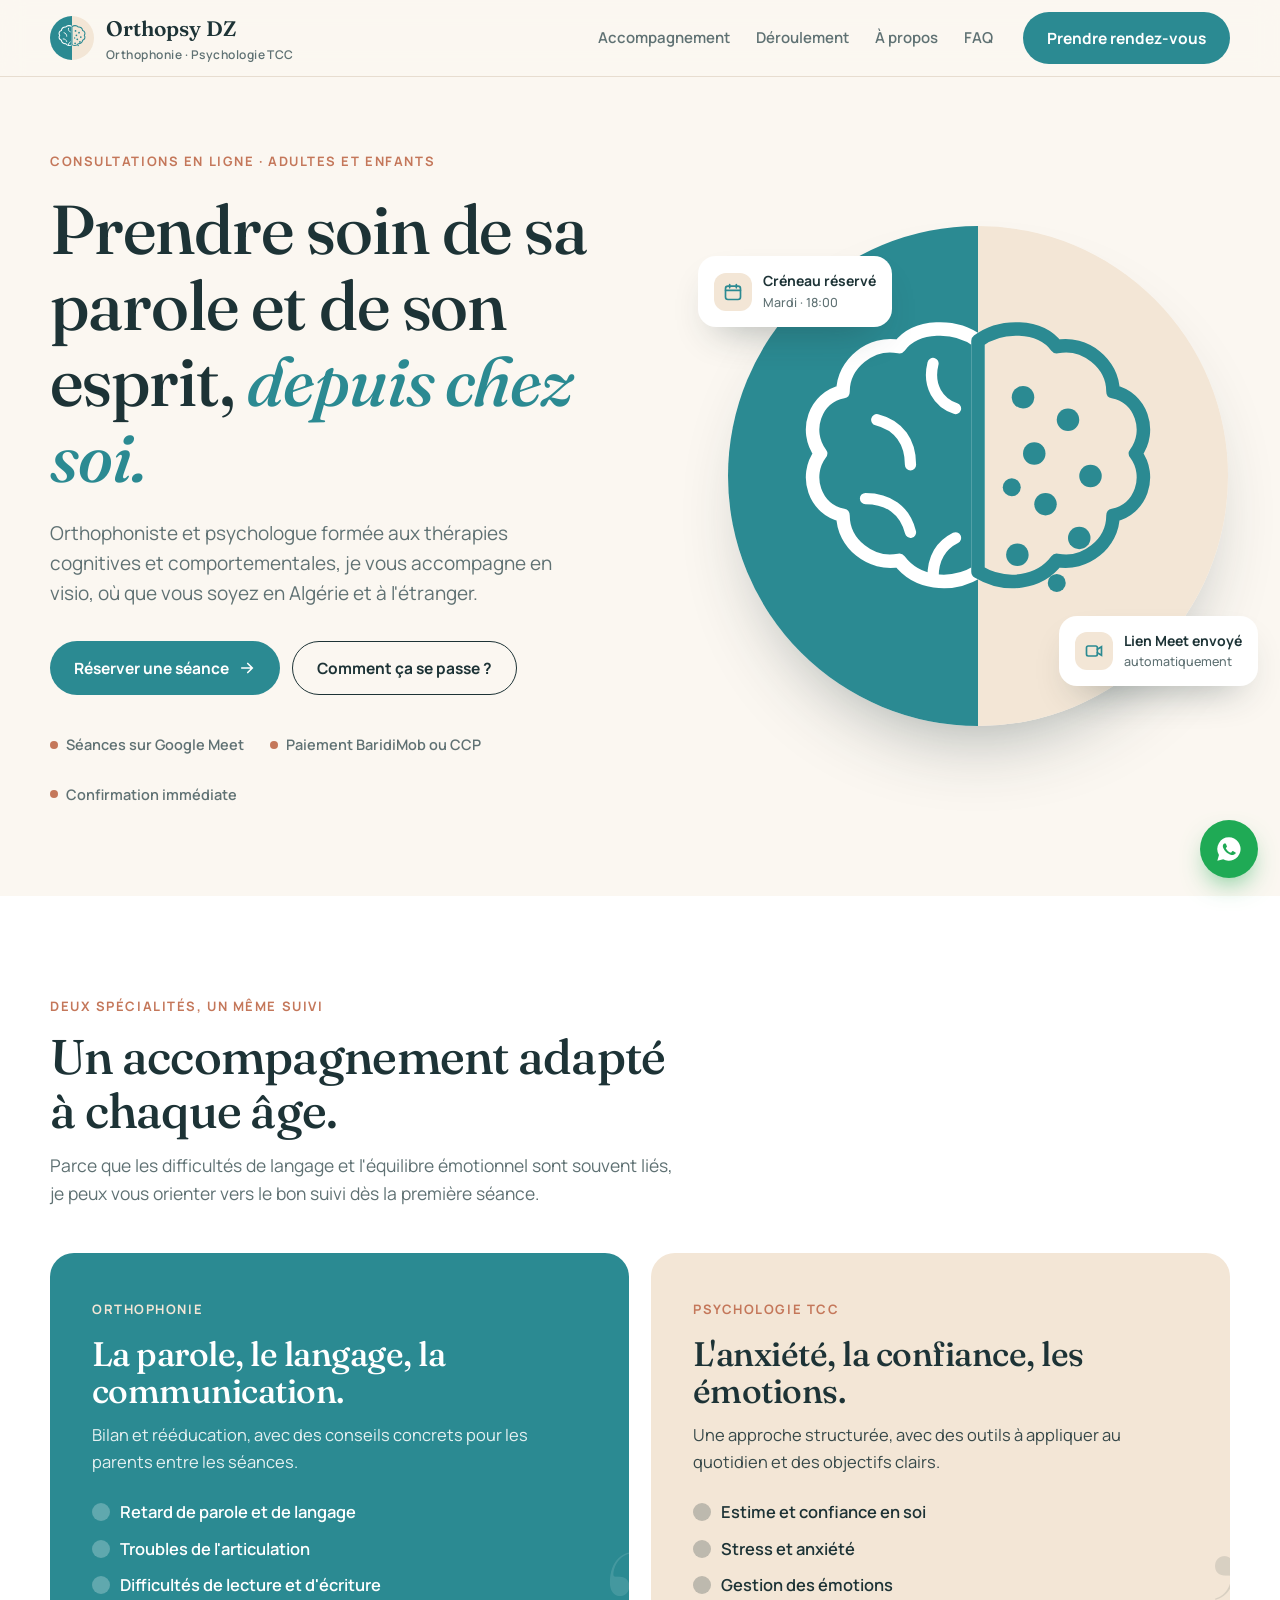
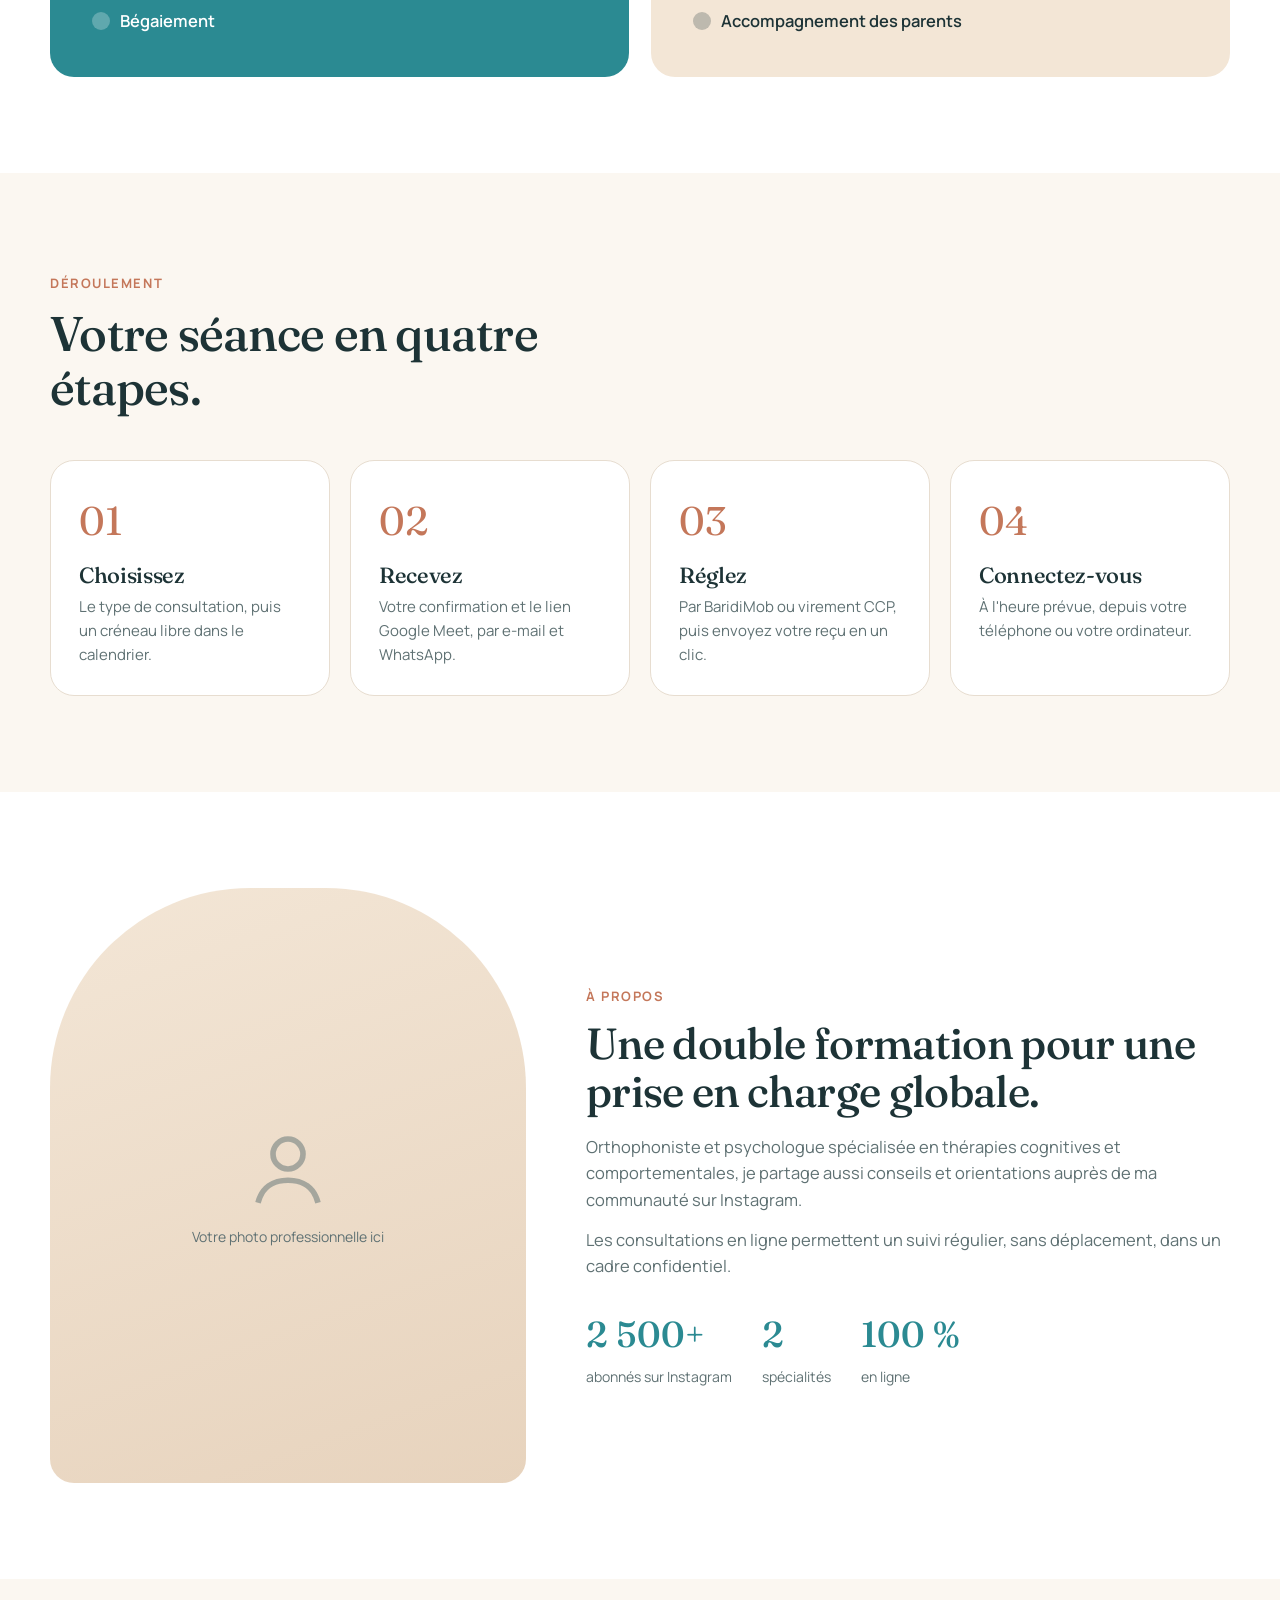
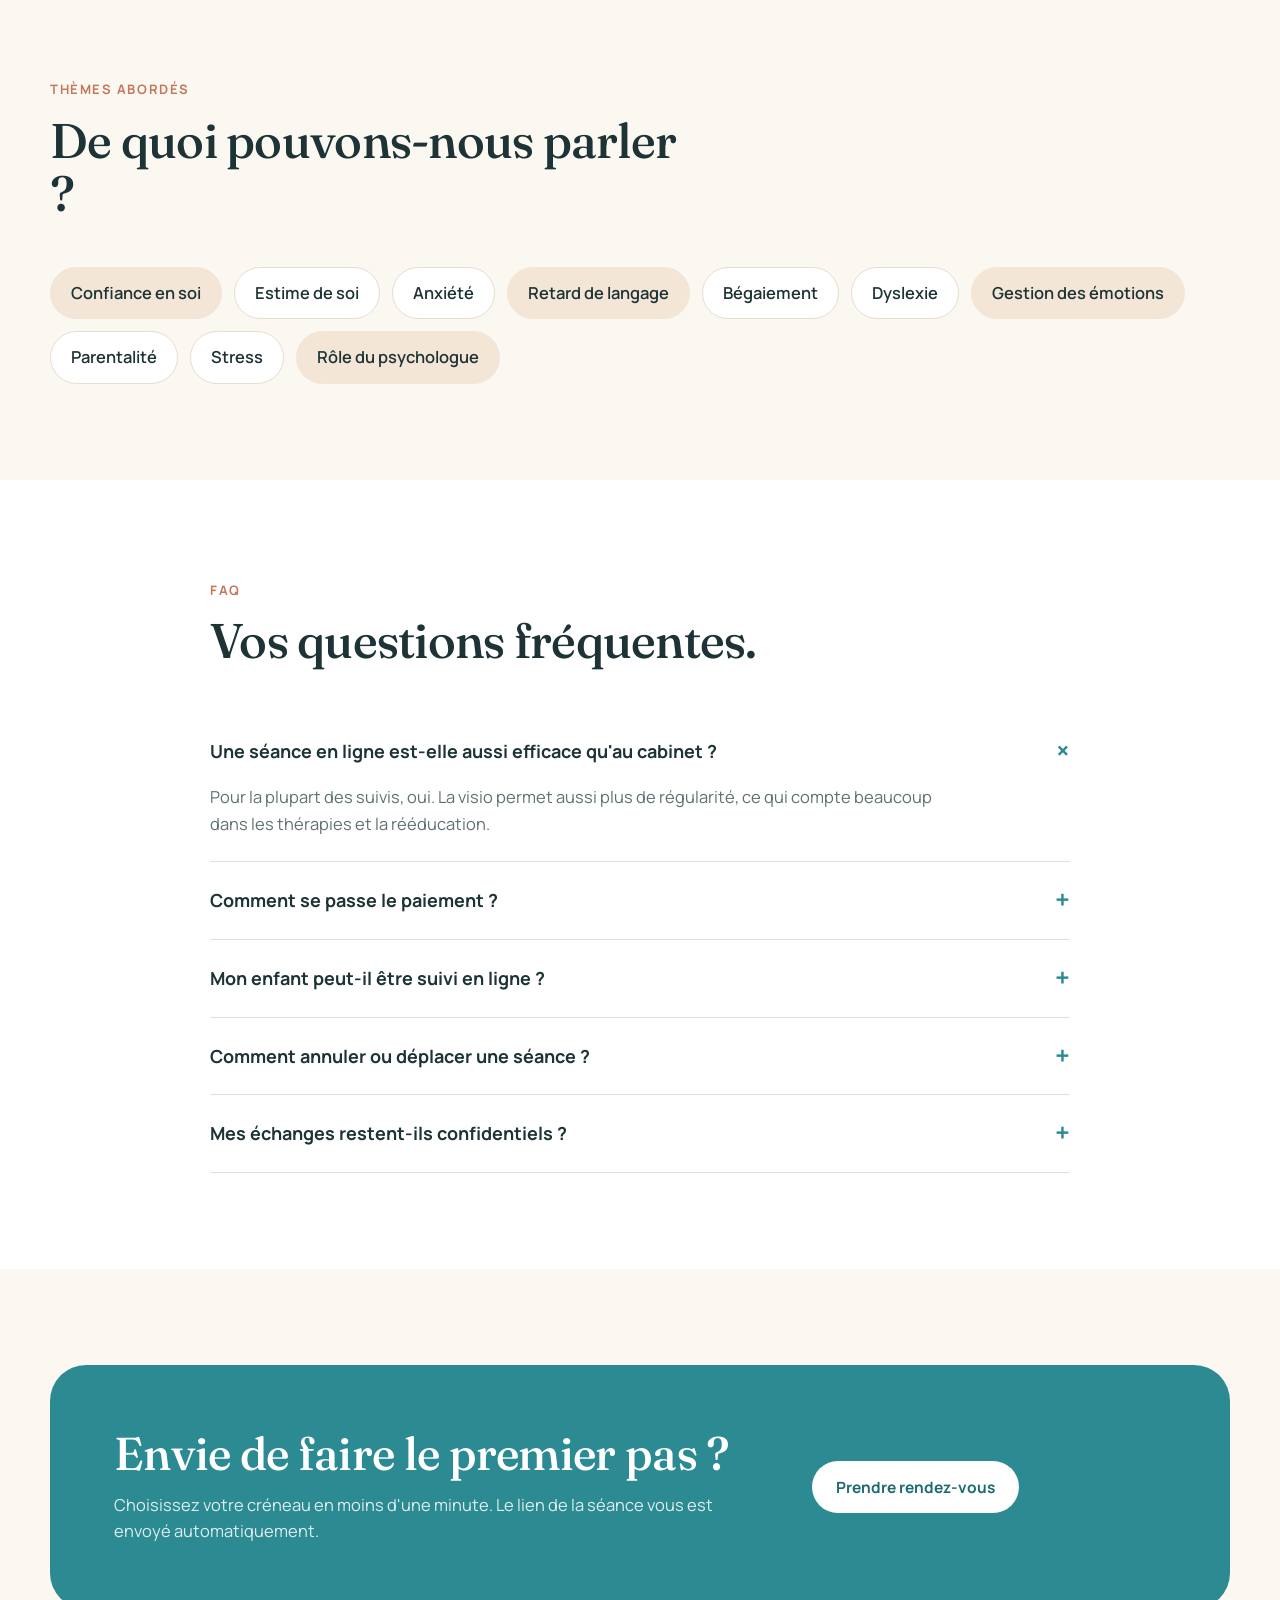
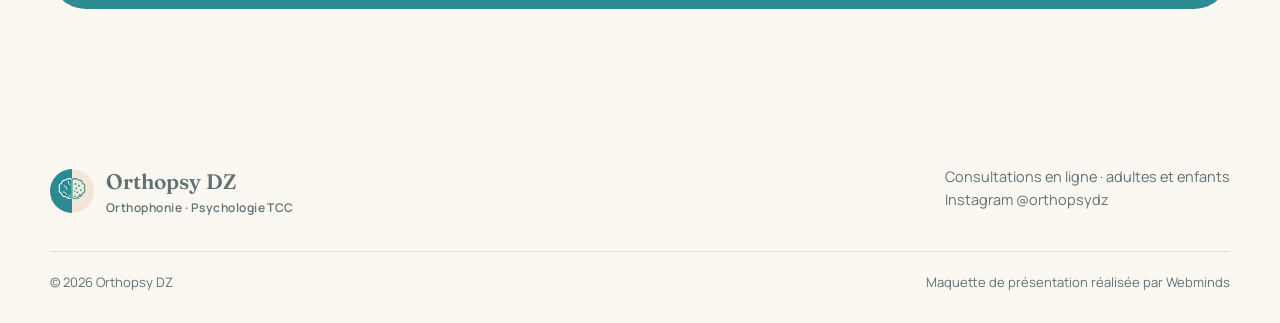
==== index.html @ 78631995 "Maquette Orthopsy DZ : site vitrine + prise de rendez-vous en ligne Co-Authored-By: Claude Opus 5.5 " ====
<!DOCTYPE html>
<html lang="fr"><head><meta charset="utf-8"><meta name="viewport" content="width=device-width,initial-scale=1"><meta name="robots" content="noindex,nofollow,noarchive"><title>Orthopsy DZ</title>
<link rel="preconnect" href="https://fonts.googleapis.com"><link rel="preconnect" href="https://fonts.gstatic.com" crossorigin><link href="https://fonts.googleapis.com/css2?family=Fraunces:ital,opsz,wght@0,9..144,400;0,9..144,500;0,9..144,600;1,9..144,500&family=Manrope:wght@400;500;600;700&display=swap" rel="stylesheet"><link rel="stylesheet" href="s.css">
<link rel="icon" href="data:image/svg+xml,%3Csvg xmlns='http://www.w3.org/2000/svg' viewBox='0 0 40 40'%3E%3Cpath d='M20 0a20 20 0 0 0 0 40z' fill='%232b8a92'/%3E%3Cpath d='M20 0a20 20 0 0 1 0 40z' fill='%23f3e6d6'/%3E%3C/svg%3E"></head>
<body>
<svg width="0" height="0" style="position:absolute"><defs>
<symbol id="logo" viewBox="0 0 100 100"><clipPath id="cl"><circle cx="50" cy="50" r="50"/></clipPath><g clip-path="url(#cl)"><rect width="50" height="100" fill="#2b8a92"/><rect x="50" width="50" height="100" fill="#f3e6d6"/></g><use href="#brain" x="18" y="20" width="64" height="56"/></symbol>
<symbol id="brain" viewBox="0 0 64 56"><path d="M32 4c-4-3-11-3-14 1-5-1-10 3-10 8-5 1-7 7-4 11-3 4-1 10 4 11 0 5 5 9 10 8 3 4 9 5 14 2V4z" fill="none" stroke="#fff" stroke-width="2.4" stroke-linejoin="round"/><path d="M32 4c4-3 11-3 14 1 5-1 10 3 10 8 5 1 7 7 4 11 3 4 1 10-4 11 0 5-5 9-10 8-3 4-9 5-14 2V4z" fill="none" stroke="#2b8a92" stroke-width="2.4" stroke-linejoin="round"/><g fill="#2b8a92"><circle cx="40" cy="14" r="2"/><circle cx="48" cy="18" r="2"/><circle cx="42" cy="24" r="2"/><circle cx="52" cy="28" r="2"/><circle cx="44" cy="33" r="2"/><circle cx="50" cy="39" r="2"/><circle cx="39" cy="42" r="2"/><circle cx="38" cy="30" r="1.6"/><circle cx="46" cy="47" r="1.6"/></g><path d="M14 18c4 1 6 4 6 8m-8 6c4 0 7 2 8 6m4-30c-1 4 1 7 4 8m-4 30c0-4 2-6 4-7" fill="none" stroke="#fff" stroke-width="2" stroke-linecap="round"/></symbol>
</defs></svg>
<header class="hd"><div class="w"><a href="index.html" class="brand"><svg class="mk"><use href="#logo"/></svg><span>Orthopsy DZ<small>Orthophonie · Psychologie TCC</small></span></a>
<nav class="nav"><a href="#accompagnement">Accompagnement</a><a href="#seance">Déroulement</a><a href="#apropos">À propos</a><a href="#faq">FAQ</a></nav>
<a class="btn b1" href="reservation.html">Prendre rendez-vous</a></div></header>

<section class="hero"><div class="w"><div class="rv">
<span class="tag">Consultations en ligne · adultes et enfants</span>
<h1>Prendre soin de sa parole et de son esprit, <em>depuis chez soi.</em></h1>
<p>Orthophoniste et psychologue formée aux thérapies cognitives et comportementales, je vous accompagne en visio, où que vous soyez en Algérie et à l'étranger.</p>
<div class="cta"><a class="btn b1" href="reservation.html">Réserver une séance <svg viewBox="0 0 24 24" fill="none" stroke="currentColor" stroke-width="2.2" stroke-linecap="round"><path d="M5 12h14M13 6l6 6-6 6"/></svg></a><a class="btn b2" href="#seance">Comment ça se passe ?</a></div>
<div class="trust"><span><i></i>Séances sur Google Meet</span><span><i></i>Paiement BaridiMob ou CCP</span><span><i></i>Confirmation immédiate</span></div>
</div>
<div class="art rv"><div class="half"><div></div><div></div></div><svg class="brain"><use href="#brain"/></svg>
<div class="card c1"><u><svg viewBox="0 0 24 24" fill="none" stroke="currentColor" stroke-width="2" stroke-linecap="round"><rect x="3" y="5" width="18" height="16" rx="3"/><path d="M3 10h18M8 3v4M16 3v4"/></svg></u><span>Créneau réservé<small>Mardi · 18:00</small></span></div>
<div class="card c2"><u><svg viewBox="0 0 24 24" fill="none" stroke="currentColor" stroke-width="2" stroke-linecap="round"><rect x="3" y="6" width="13" height="12" rx="2"/><path d="M16 10l5-3v10l-5-3"/></svg></u><span>Lien Meet envoyé<small>automatiquement</small></span></div>
</div></div></section>

<section class="two" id="accompagnement"><div class="w">
<div class="sh rv"><span class="tag">Deux spécialités, un même suivi</span><h2>Un accompagnement adapté à chaque âge.</h2><p>Parce que les difficultés de langage et l'équilibre émotionnel sont souvent liés, je peux vous orienter vers le bon suivi dès la première séance.</p></div>
<div class="dual">
<div class="dcard t rv"><span class="tag" style="color:#f3e6d6">Orthophonie</span><h3>La parole, le langage, la communication.</h3><p>Bilan et rééducation, avec des conseils concrets pour les parents entre les séances.</p><ul><li>Retard de parole et de langage</li><li>Troubles de l'articulation</li><li>Difficultés de lecture et d'écriture</li><li>Bégaiement</li></ul><span class="big">“</span></div>
<div class="dcard s rv"><span class="tag">Psychologie TCC</span><h3>L'anxiété, la confiance, les émotions.</h3><p>Une approche structurée, avec des outils à appliquer au quotidien et des objectifs clairs.</p><ul><li>Estime et confiance en soi</li><li>Stress et anxiété</li><li>Gestion des émotions</li><li>Accompagnement des parents</li></ul><span class="big">”</span></div>
</div></div></section>

<section id="seance"><div class="w">
<div class="sh rv"><span class="tag">Déroulement</span><h2>Votre séance en quatre étapes.</h2></div>
<div class="steps">
<div class="step rv"><h3>Choisissez</h3><p>Le type de consultation, puis un créneau libre dans le calendrier.</p></div>
<div class="step rv"><h3>Recevez</h3><p>Votre confirmation et le lien Google Meet, par e-mail et WhatsApp.</p></div>
<div class="step rv"><h3>Réglez</h3><p>Par BaridiMob ou virement CCP, puis envoyez votre reçu en un clic.</p></div>
<div class="step rv"><h3>Connectez-vous</h3><p>À l'heure prévue, depuis votre téléphone ou votre ordinateur.</p></div>
</div></div></section>

<section class="two" id="apropos"><div class="w about">
<div class="ph rv"><div><svg viewBox="0 0 24 24" fill="none" stroke="currentColor" stroke-width="1.5"><circle cx="12" cy="8" r="4"/><path d="M4 21c1-4 4-6 8-6s7 2 8 6"/></svg>Votre photo professionnelle ici</div></div>
<div class="rv"><span class="tag">À propos</span><h2>Une double formation pour une prise en charge globale.</h2>
<p>Orthophoniste et psychologue spécialisée en thérapies cognitives et comportementales, je partage aussi conseils et orientations auprès de ma communauté sur Instagram.</p>
<p>Les consultations en ligne permettent un suivi régulier, sans déplacement, dans un cadre confidentiel.</p>
<div class="ins"><div><b>2 500+</b><span>abonnés sur Instagram</span></div><div><b>2</b><span>spécialités</span></div><div><b>100 %</b><span>en ligne</span></div></div></div>
</div></section>

<section id="themes"><div class="w"><div class="sh rv"><span class="tag">Thèmes abordés</span><h2>De quoi pouvons-nous parler ?</h2></div>
<div class="themes rv"><span>Confiance en soi</span><span>Estime de soi</span><span>Anxiété</span><span>Retard de langage</span><span>Bégaiement</span><span>Dyslexie</span><span>Gestion des émotions</span><span>Parentalité</span><span>Stress</span><span>Rôle du psychologue</span></div></div></section>

<section class="two" id="faq"><div class="w" style="max-width:860px"><div class="sh rv"><span class="tag">FAQ</span><h2>Vos questions fréquentes.</h2></div>
<details open><summary>Une séance en ligne est-elle aussi efficace qu'au cabinet ?</summary><p>Pour la plupart des suivis, oui. La visio permet aussi plus de régularité, ce qui compte beaucoup dans les thérapies et la rééducation.</p></details>
<details><summary>Comment se passe le paiement ?</summary><p>Après la réservation, vous recevez les coordonnées BaridiMob et CCP. Vous effectuez le virement et envoyez votre reçu depuis la page de confirmation.</p></details>
<details><summary>Mon enfant peut-il être suivi en ligne ?</summary><p>Oui, avec la présence d'un parent. Je vous donne aussi des exercices à faire à la maison entre les séances.</p></details>
<details><summary>Comment annuler ou déplacer une séance ?</summary><p>Prévenez au moins 24 heures à l'avance sur WhatsApp, et nous choisissons ensemble un nouveau créneau.</p></details>
<details><summary>Mes échanges restent-ils confidentiels ?</summary><p>Oui. Les séances se déroulent dans un lien Meet privé, et vos informations ne sont utilisées que pour le suivi.</p></details>
</div></section>

<section><div class="w"><div class="band rv"><div><h2>Envie de faire le premier pas ?</h2><p>Choisissez votre créneau en moins d'une minute. Le lien de la séance vous est envoyé automatiquement.</p></div><div><a class="btn" href="reservation.html">Prendre rendez-vous</a></div></div></div></section>

<footer class="ft"><div class="w"><div><a href="index.html" class="brand"><svg class="mk"><use href="#logo"/></svg><span>Orthopsy DZ<small>Orthophonie · Psychologie TCC</small></span></a><div>Consultations en ligne · adultes et enfants<br><a href="https://www.instagram.com/orthopsydz/" target="_blank" rel="noopener">Instagram @orthopsydz</a></div></div>
<div class="bt"><span>© 2026 Orthopsy DZ</span><span>Maquette de présentation réalisée par Webminds</span></div></div></footer>
<a class="wa" href="#" aria-label="WhatsApp"><svg viewBox="0 0 24 24" fill="currentColor"><path d="M12 2a10 10 0 0 0-8.6 15.1L2 22l5-1.3A10 10 0 1 0 12 2zm5.3 13.9c-.2.6-1.3 1.2-1.8 1.2-.5.1-1 .1-3.2-.7-2.7-1.1-4.4-3.8-4.5-4-.1-.2-1.1-1.4-1.1-2.7s.7-1.9.9-2.2c.2-.3.5-.3.7-.3h.5c.2 0 .4 0 .6.5l.8 1.9c.1.2.1.3 0 .5l-.3.5-.4.4c-.1.1-.3.3-.1.6.2.3.8 1.3 1.6 2.1 1.1 1 2 1.3 2.3 1.4.3.1.5.1.6-.1l.9-1.1c.2-.3.4-.2.6-.1l1.8.9c.3.1.4.2.5.3.1.1.1.6-.1 1.2z"/></svg></a>
<script src="a.js"></script></body></html>
---- s.css ----
:root{--teal:#2b8a92;--teal2:#1d6a71;--sand:#f3e6d6;--cream:#fbf7f1;--ink:#1d3336;--mut:#5f7173;--clay:#c4775a;--line:#e7ddd0;--r:24px;--fs:'Fraunces',Georgia,serif;--fb:'Manrope',system-ui,sans-serif}*{box-sizing:border-box;margin:0}html{scroll-behavior:smooth}body{font-family:var(--fb);background:var(--cream);color:var(--ink);line-height:1.6;font-size:16.5px;-webkit-font-smoothing:antialiased;overflow-x:hidden;-webkit-user-select:none;user-select:none}img,svg{display:block;max-width:100%}a{color:inherit;text-decoration:none}button{font:inherit;color:inherit;border:0;background:0 0;cursor:pointer}input,select,textarea{font:inherit;color:inherit}h1,h2,h3{font-family:var(--fs);font-weight:500;line-height:1.1;letter-spacing:-.015em}.w{width:min(1180px,100% - 40px);margin-inline:auto}:focus-visible{outline:3px solid var(--clay);outline-offset:3px;border-radius:8px}.hd{position:sticky;top:0;z-index:40;background:rgba(251,247,241,.88);backdrop-filter:blur(12px);border-bottom:1px solid var(--line)}.hd .w{display:flex;align-items:center;gap:30px;height:76px}.brand{display:flex;align-items:center;gap:12px;font-family:var(--fs);font-size:21px;font-weight:600}.brand small{display:block;font-family:var(--fb);font-size:12px;font-weight:600;color:var(--mut);letter-spacing:.04em}.mk{width:44px;height:44px;flex:none}.nav{display:flex;gap:26px;margin-inline-start:auto;font-weight:600;font-size:15px}.nav a{color:var(--mut);transition:.2s}.nav a:hover{color:var(--teal)}.btn{display:inline-flex;align-items:center;justify-content:center;gap:9px;padding:14px 24px;border-radius:99px;font-weight:700;font-size:15.5px;transition:.25s;white-space:nowrap}.b1{background:var(--teal);color:#fff}.b1:hover{background:var(--teal2);transform:translateY(-2px)}.b2{border:1.5px solid var(--ink)}.b2:hover{background:var(--ink);color:#fff}.btn svg{width:18px;height:18px}.burger{display:none}.tag{font-size:13px;font-weight:700;letter-spacing:.12em;text-transform:uppercase;color:var(--clay)}.hero{padding:70px 0 90px;position:relative;overflow:hidden}.hero .w{display:grid;grid-template-columns:1.1fr .9fr;gap:60px;align-items:center}.hero h1{font-size:clamp(40px,5.4vw,74px);margin:18px 0 22px}.hero h1 em{font-style:italic;color:var(--teal)}.hero p{font-size:19px;color:var(--mut);max-width:540px}.cta{display:flex;gap:12px;flex-wrap:wrap;margin-top:32px}.trust{display:flex;gap:26px;margin-top:38px;flex-wrap:wrap;font-size:14.5px;font-weight:600;color:var(--mut)}.trust span{display:flex;gap:8px;align-items:center}.trust i{width:8px;height:8px;border-radius:50%;background:var(--clay)}.art{position:relative;aspect-ratio:1;max-width:500px;width:100%;margin-inline:auto}.art .half{position:absolute;inset:0;border-radius:50%;overflow:hidden;display:flex;box-shadow:0 40px 80px -40px rgba(29,51,54,.45)}.art .half div{flex:1}.art .half div:first-child{background:var(--teal)}.art .half div:last-child{background:var(--sand)}.art svg.brain{position:absolute;inset:14%;width:72%;height:72%}.card{position:absolute;background:#fff;border-radius:18px;padding:14px 16px;box-shadow:0 18px 40px -20px rgba(29,51,54,.45);font-size:14px;font-weight:700;display:flex;gap:11px;align-items:center;animation:fl 6s ease-in-out infinite}.card small{display:block;color:var(--mut);font-weight:500;font-size:12.5px}.card u{width:38px;height:38px;border-radius:12px;background:var(--sand);display:grid;place-items:center;text-decoration:none;color:var(--teal)}.card u svg{width:20px}.c1{top:6%;inset-inline-start:-6%}.c2{bottom:8%;inset-inline-end:-6%;animation-delay:-3s}@keyframes fl{50%{transform:translateY(-10px)}}section{padding:96px 0}.sh{max-width:640px;margin-bottom:46px}.sh h2{font-size:clamp(32px,3.8vw,50px);margin-top:12px}.sh p{color:var(--mut);margin-top:14px;font-size:17.5px}.two{background:#fff}.dual{display:grid;grid-template-columns:1fr 1fr;gap:22px}.dcard{border-radius:var(--r);padding:42px;position:relative;overflow:hidden}.dcard.t{background:var(--teal);color:#fff}.dcard.s{background:var(--sand)}.dcard h3{font-size:34px;margin:14px 0 12px}.dcard p{opacity:.88;max-width:440px}.dcard ul{list-style:none;padding:0;margin-top:24px;display:grid;gap:10px}.dcard li{display:flex;gap:10px;font-weight:600}.dcard li:before{content:"";width:18px;height:18px;flex:none;margin-top:4px;border-radius:50%;background:currentColor;opacity:.25}.dcard .big{position:absolute;inset-inline-end:-30px;bottom:-40px;font-family:var(--fs);font-size:180px;opacity:.12;line-height:1}.steps{display:grid;grid-template-columns:repeat(4,1fr);gap:20px;counter-reset:s}.step{background:#fff;border:1px solid var(--line);border-radius:var(--r);padding:28px;counter-increment:s}.step:before{content:"0" counter(s);font-family:var(--fs);font-size:40px;color:var(--clay)}.step h3{font-size:22px;margin:10px 0 8px}.step p{color:var(--mut);font-size:15px}.themes{display:flex;flex-wrap:wrap;gap:12px}.themes span{padding:12px 20px;border-radius:99px;background:#fff;border:1px solid var(--line);font-weight:600}.themes span:nth-child(3n+1){background:var(--sand);border-color:var(--sand)}.about{display:grid;grid-template-columns:.85fr 1.15fr;gap:60px;align-items:center}.ph{aspect-ratio:4/5;border-radius:200px 200px var(--r) var(--r);background:linear-gradient(160deg,var(--sand),#e7d3bd);display:grid;place-items:center;color:var(--mut);font-size:14px;text-align:center;padding:30px}.ph svg{width:90px;margin:0 auto 12px;opacity:.5}.about h2{font-size:clamp(30px,3.4vw,44px);margin:12px 0 18px}.about p{color:var(--mut);margin-bottom:14px}.ins{display:flex;gap:30px;margin-top:26px}.ins b{font-family:var(--fs);font-size:36px;font-weight:500;color:var(--teal);display:block}.ins span{font-size:14px;color:var(--mut)}details{border-bottom:1px solid var(--line);padding:6px 0}summary{list-style:none;cursor:pointer;display:flex;justify-content:space-between;gap:20px;padding:18px 0;font-weight:700;font-size:18px}summary::-webkit-details-marker{display:none}summary:after{content:"+";font-size:26px;color:var(--teal);line-height:1;transition:.25s}details[open] summary:after{transform:rotate(45deg)}details p{color:var(--mut);padding-bottom:18px;max-width:760px}.band{background:var(--teal);color:#fff;border-radius:36px;padding:64px;display:grid;grid-template-columns:1.3fr .7fr;gap:40px;align-items:center}.band h2{font-size:clamp(30px,3.6vw,48px)}.band p{opacity:.85;margin-top:12px}.band .btn{background:#fff;color:var(--teal2)}.ft{padding:60px 0 30px;font-size:14.5px;color:var(--mut)}.ft .w>div{display:flex;justify-content:space-between;gap:30px;flex-wrap:wrap}.ft .bt{border-top:1px solid var(--line);margin-top:34px;padding-top:20px;display:flex;justify-content:space-between;flex-wrap:wrap;gap:12px;font-size:13px}.ft a:hover{color:var(--teal)}.wa{position:fixed;bottom:22px;inset-inline-end:22px;width:58px;height:58px;border-radius:50%;background:#1faa55;color:#fff;display:grid;place-items:center;z-index:50;box-shadow:0 12px 28px -10px rgba(31,170,85,.8)}.wa svg{width:28px}.bk{padding:56px 0 90px}.bk .w{display:grid;grid-template-columns:1.25fr .75fr;gap:28px;align-items:start}.panel{min-width:0;background:#fff;border:1px solid var(--line);border-radius:28px;padding:34px}.prog{display:flex;gap:8px;margin-bottom:28px}.prog i{flex:1;height:5px;border-radius:5px;background:var(--line)}.prog i.on{background:var(--teal)}.panel h2{font-size:30px;margin-bottom:6px}.panel .sub{color:var(--mut);margin-bottom:24px}.opts{display:grid;grid-template-columns:1fr 1fr;gap:12px}.opt{border:1.5px solid var(--line);border-radius:18px;padding:18px;text-align:start;transition:.2s}.opt:hover{border-color:var(--teal)}.opt.on{border-color:var(--teal);background:#eef6f6}.opt b{display:block;font-size:16.5px}.opt span{font-size:14px;color:var(--mut)}.days{display:flex;gap:8px;overflow-x:auto;padding-bottom:8px;margin-bottom:18px;scrollbar-width:thin}.day{min-width:72px;border:1.5px solid var(--line);border-radius:16px;padding:10px 8px;text-align:center;transition:.2s}.day small{display:block;font-size:12px;color:var(--mut);text-transform:capitalize}.day b{font-family:var(--fs);font-size:24px;font-weight:500}.day.on{background:var(--teal);border-color:var(--teal);color:#fff}.day.on small{color:#d9eeee}.day:disabled{opacity:.35;cursor:not-allowed}.slots{display:grid;grid-template-columns:repeat(4,1fr);gap:10px}.slot{border:1.5px solid var(--line);border-radius:12px;padding:11px;font-weight:700;transition:.2s}.slot:hover{border-color:var(--teal)}.slot.on{background:var(--ink);border-color:var(--ink);color:#fff}.slot:disabled{text-decoration:line-through;opacity:.4;cursor:not-allowed}.form{display:grid;grid-template-columns:1fr 1fr;gap:14px}.form label{display:grid;gap:6px;font-size:14px;font-weight:700}.form .full{grid-column:1/-1}.form input,.form select,.form textarea{padding:13px 15px;border-radius:12px;border:1.5px solid var(--line);background:var(--cream);font-weight:500}.form input:focus,.form select:focus,.form textarea:focus{border-color:var(--teal);outline:0}.chk{display:flex!important;grid-template-columns:none;gap:10px;align-items:flex-start;font-weight:500!important;color:var(--mut)}.chk input{margin-top:4px}.nav2{display:flex;justify-content:space-between;margin-top:28px;gap:12px}.err{color:#b4442c;font-weight:600;font-size:14px;margin-top:12px}.sum{position:sticky;top:96px;background:var(--sand);border-radius:28px;padding:28px}.sum h3{font-size:22px;margin-bottom:16px}.sum dl{display:grid;gap:12px}.sum dt{font-size:12.5px;color:var(--mut);font-weight:700;text-transform:uppercase;letter-spacing:.06em}.sum dd{margin:0;font-weight:700}.sum .note{margin-top:20px;font-size:13.5px;color:var(--mut);border-top:1px solid #e2cfba;padding-top:16px}.ok{text-align:center;padding:10px 0}.ok u{width:76px;height:76px;border-radius:50%;background:#e4f2ef;color:var(--teal);display:grid;place-items:center;margin:0 auto 18px;text-decoration:none}.ok u svg{width:36px}.box{background:var(--cream);border:1px dashed #cdbba6;border-radius:18px;padding:20px;text-align:start;margin-top:18px}.box h4{font-size:15px;margin-bottom:8px;display:flex;gap:8px;align-items:center}.box p{font-size:14.5px;color:var(--mut)}.box code{font-family:ui-monospace,monospace;background:#fff;border:1px solid var(--line);padding:3px 8px;border-radius:8px;color:var(--ink);font-size:14px}.up{display:flex;align-items:center;gap:12px;border:1.5px dashed var(--teal);border-radius:14px;padding:14px;margin-top:12px;color:var(--teal2);font-weight:700;width:100%;justify-content:center}.demo{font-size:12.5px;color:var(--mut);text-align:center;margin-top:18px}.rv{opacity:0;transform:translateY(24px);transition:opacity .8s,transform .8s cubic-bezier(.2,.8,.2,1)}.rv.in{opacity:1;transform:none}@media(prefers-reduced-motion:reduce){*{animation:none!important;transition:none!important}.rv{opacity:1;transform:none}}@media(max-width:960px){.nav{display:none}.about,.band,.bk .w,.dual,.hero .w{grid-template-columns:1fr}.steps{grid-template-columns:1fr 1fr}.art{max-width:380px}.sum{position:static}.band{padding:40px 28px}section{padding:70px 0}.hero{padding:40px 0 70px}}@media(max-width:560px){.form,.opts,.steps{grid-template-columns:1fr}.slots{grid-template-columns:repeat(3,1fr)}.panel{padding:24px 18px}.dcard{padding:30px 24px}.hd .w{gap:12px}.hd .btn{padding:11px 16px;font-size:14px}.brand small{display:none}.c1{inset-inline-start:0}.c2{inset-inline-end:0}.cta .btn{flex:1}}@media print{body{display:none}}
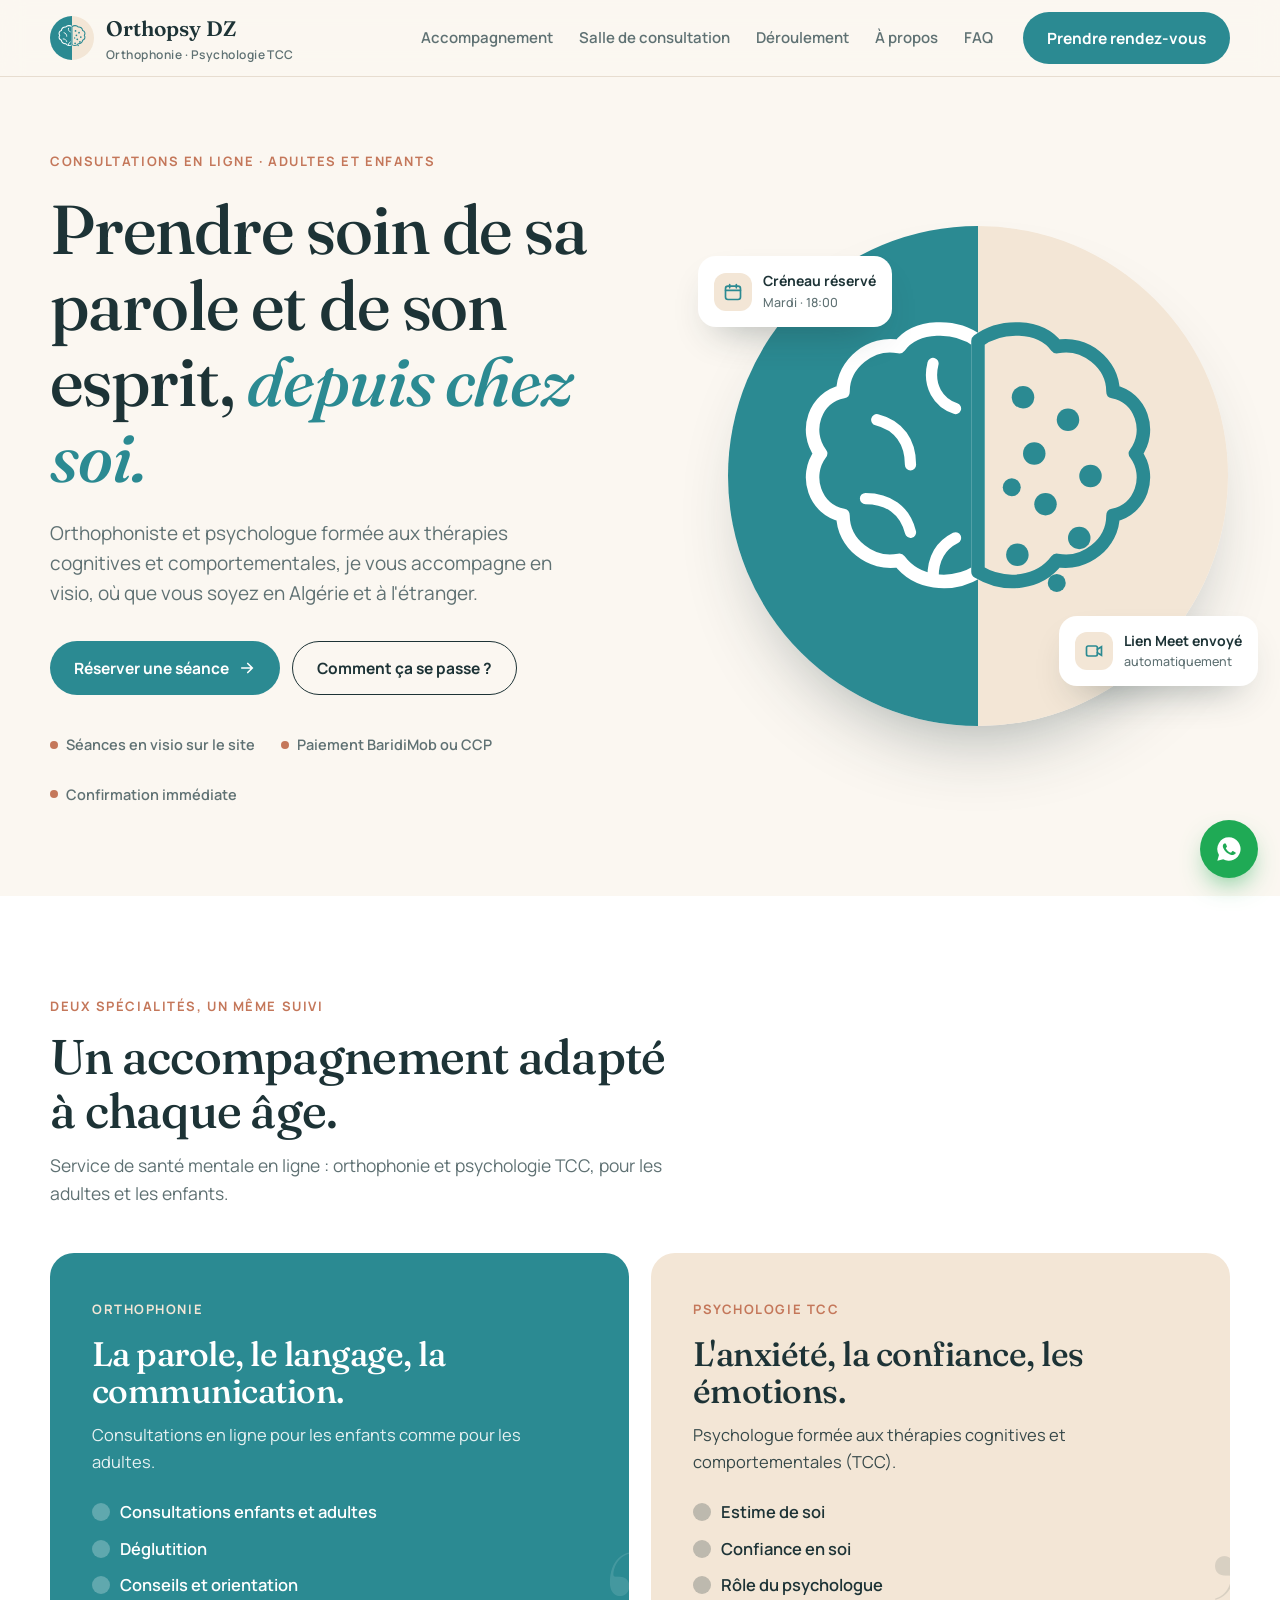
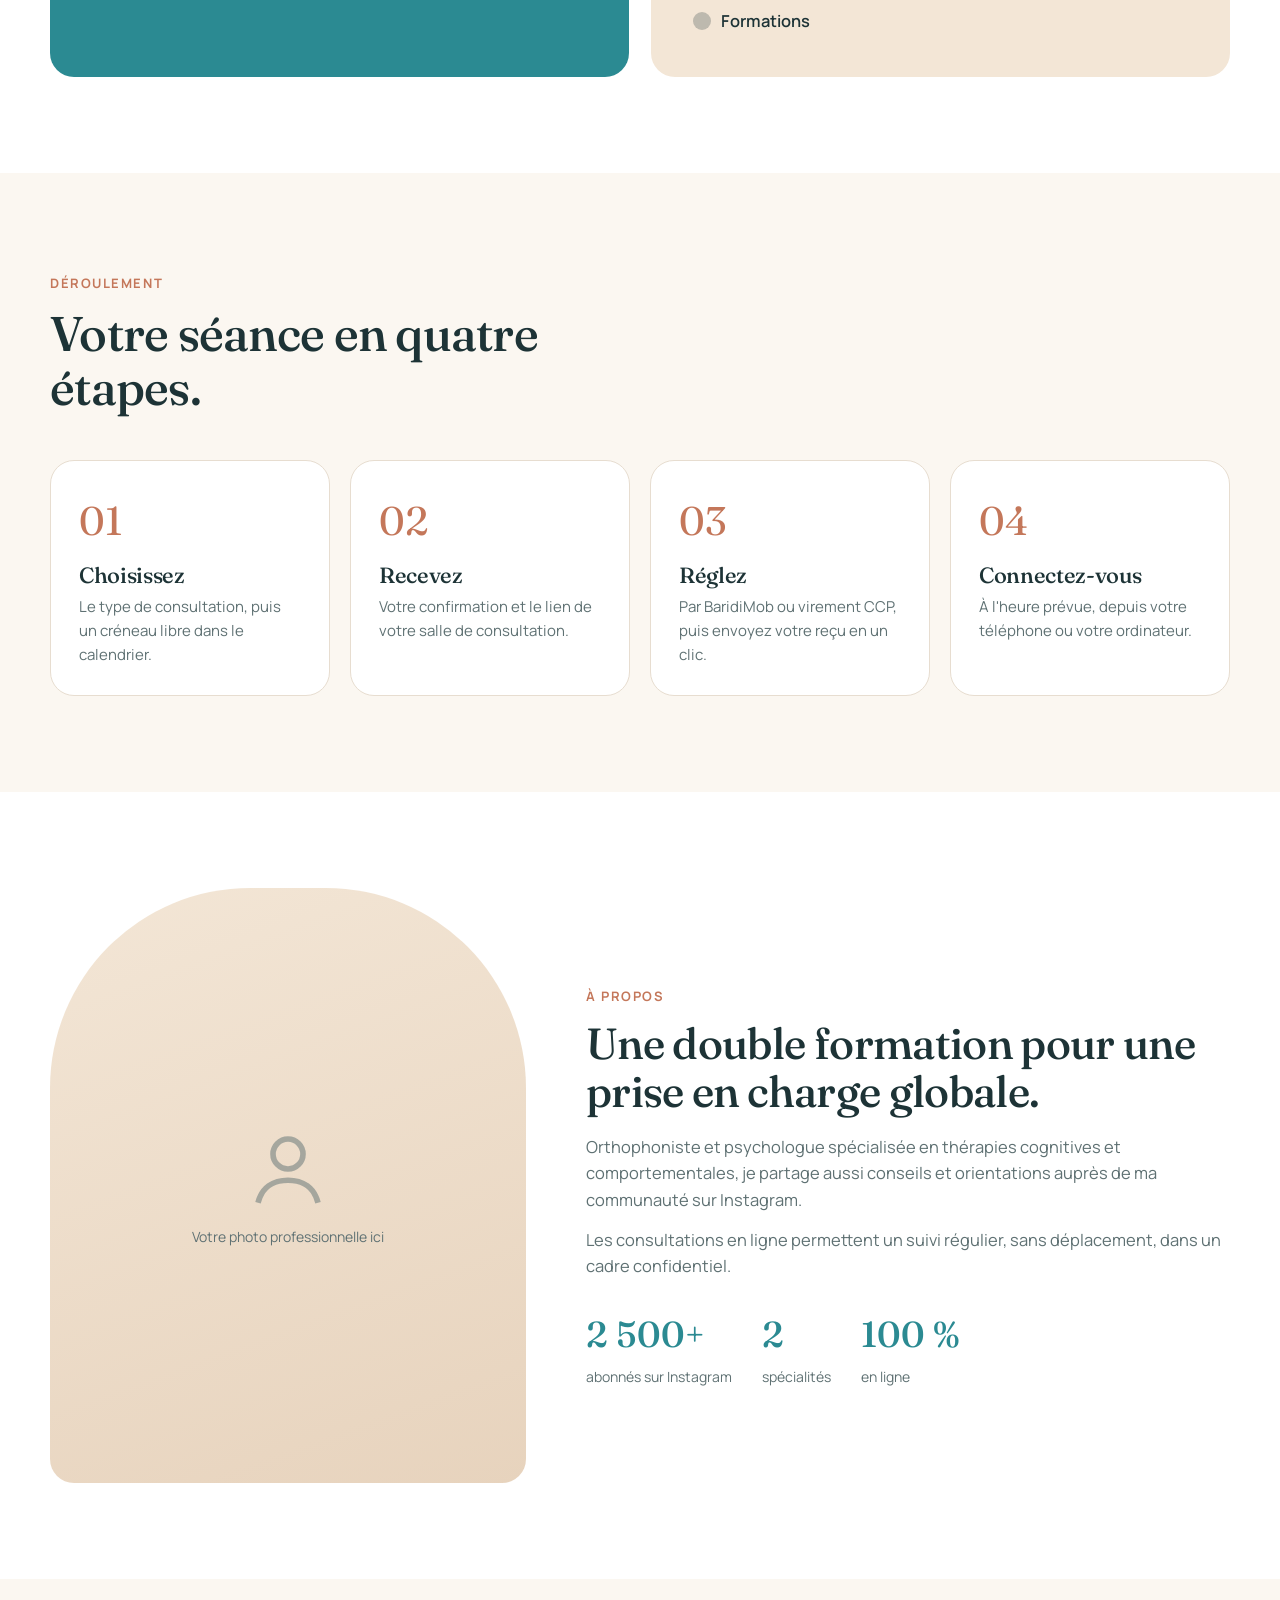
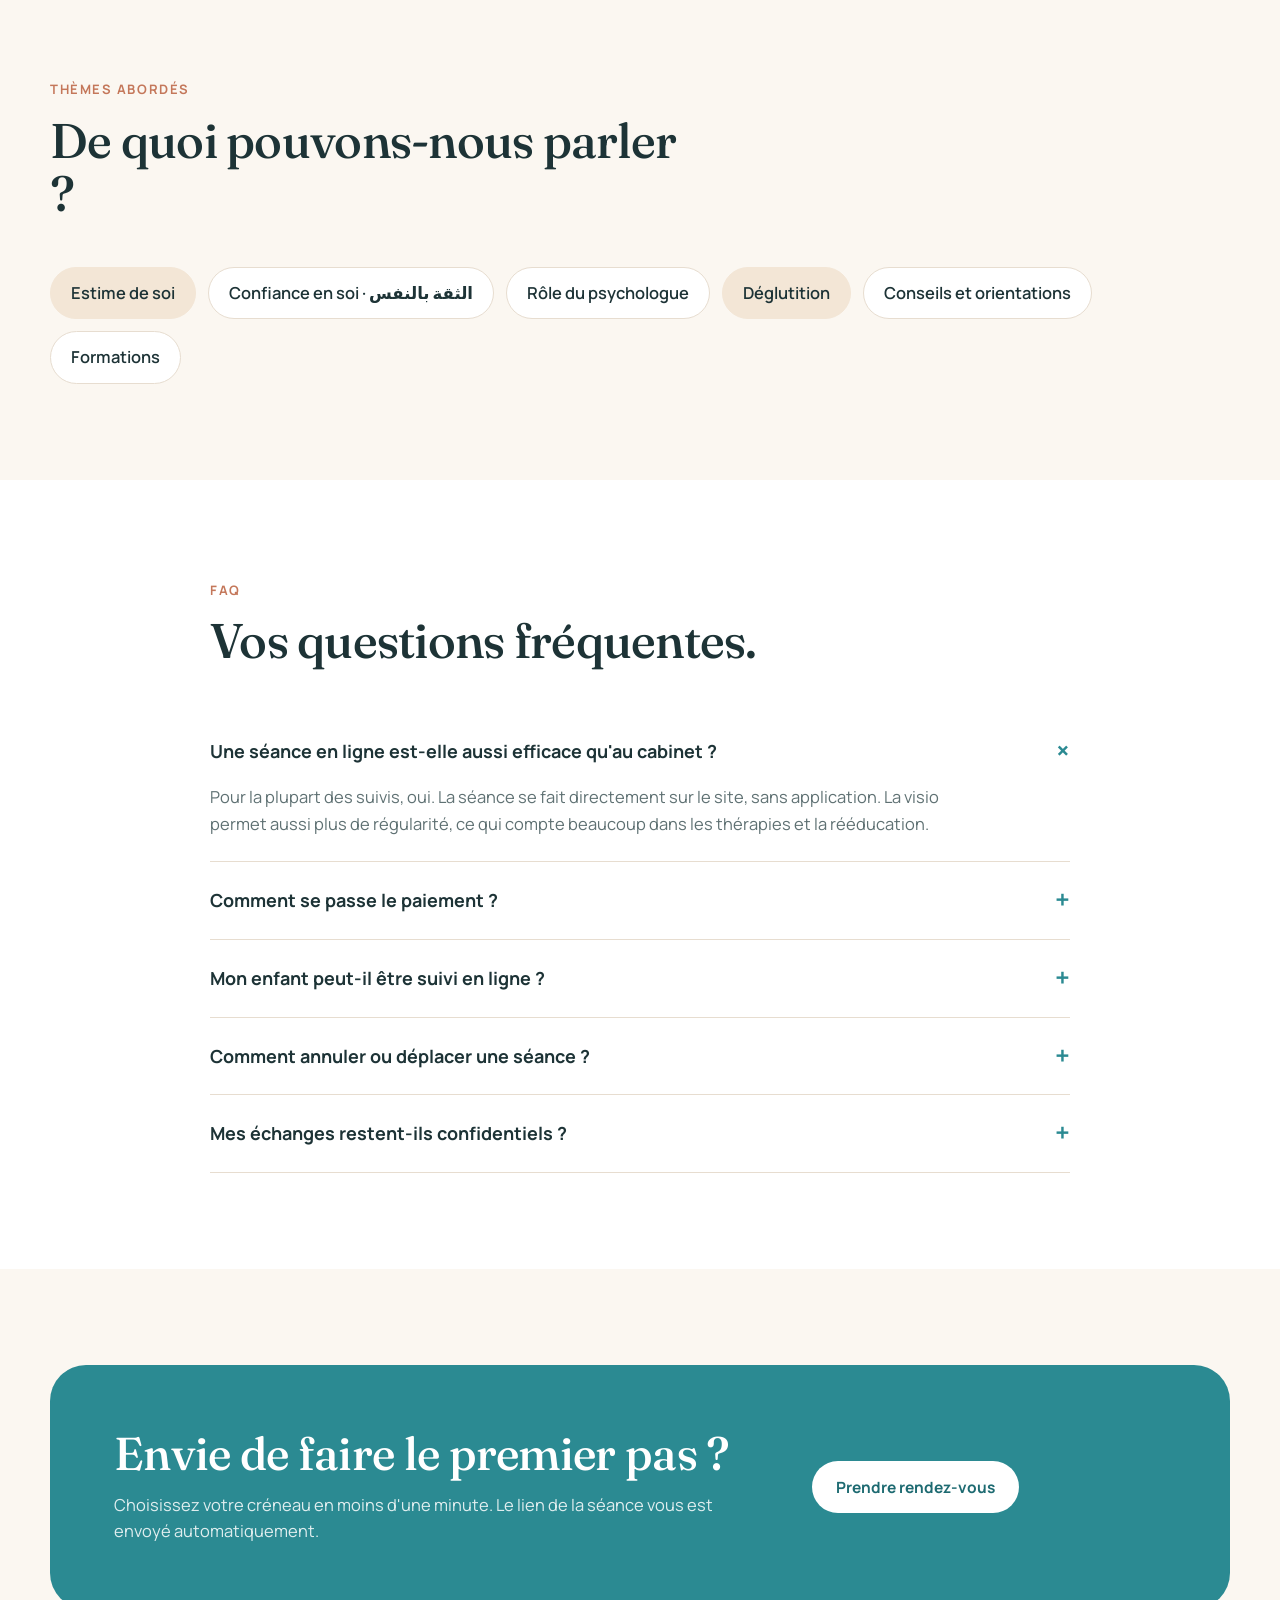
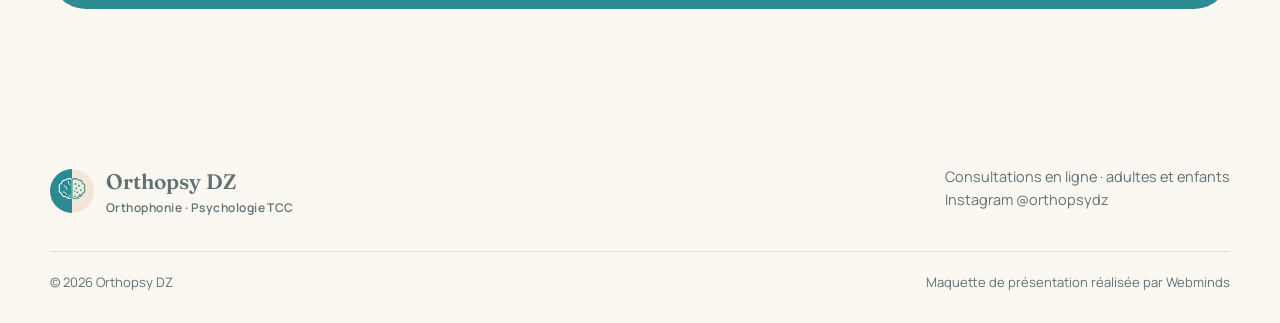
==== commit 988d7a0f: "Vrais contenus Instagram + salle de consultation Jitsi Co-Authored-By: Claude Opus 5.5 <noreply@anth" ====
--- a/index.html
+++ b/index.html
@@ -8,7 +8,7 @@
 <symbol id="brain" viewBox="0 0 64 56"><path d="M32 4c-4-3-11-3-14 1-5-1-10 3-10 8-5 1-7 7-4 11-3 4-1 10 4 11 0 5 5 9 10 8 3 4 9 5 14 2V4z" fill="none" stroke="#fff" stroke-width="2.4" stroke-linejoin="round"/><path d="M32 4c4-3 11-3 14 1 5-1 10 3 10 8 5 1 7 7 4 11 3 4 1 10-4 11 0 5-5 9-10 8-3 4-9 5-14 2V4z" fill="none" stroke="#2b8a92" stroke-width="2.4" stroke-linejoin="round"/><g fill="#2b8a92"><circle cx="40" cy="14" r="2"/><circle cx="48" cy="18" r="2"/><circle cx="42" cy="24" r="2"/><circle cx="52" cy="28" r="2"/><circle cx="44" cy="33" r="2"/><circle cx="50" cy="39" r="2"/><circle cx="39" cy="42" r="2"/><circle cx="38" cy="30" r="1.6"/><circle cx="46" cy="47" r="1.6"/></g><path d="M14 18c4 1 6 4 6 8m-8 6c4 0 7 2 8 6m4-30c-1 4 1 7 4 8m-4 30c0-4 2-6 4-7" fill="none" stroke="#fff" stroke-width="2" stroke-linecap="round"/></symbol>
 </defs></svg>
 <header class="hd"><div class="w"><a href="index.html" class="brand"><svg class="mk"><use href="#logo"/></svg><span>Orthopsy DZ<small>Orthophonie · Psychologie TCC</small></span></a>
-<nav class="nav"><a href="#accompagnement">Accompagnement</a><a href="#seance">Déroulement</a><a href="#apropos">À propos</a><a href="#faq">FAQ</a></nav>
+<nav class="nav"><a href="#accompagnement">Accompagnement</a><a href="salle.html">Salle de consultation</a><a href="#seance">Déroulement</a><a href="#apropos">À propos</a><a href="#faq">FAQ</a></nav>
 <a class="btn b1" href="reservation.html">Prendre rendez-vous</a></div></header>
 
 <section class="hero"><div class="w"><div class="rv">
@@ -16,7 +16,7 @@
 <h1>Prendre soin de sa parole et de son esprit, <em>depuis chez soi.</em></h1>
 <p>Orthophoniste et psychologue formée aux thérapies cognitives et comportementales, je vous accompagne en visio, où que vous soyez en Algérie et à l'étranger.</p>
 <div class="cta"><a class="btn b1" href="reservation.html">Réserver une séance <svg viewBox="0 0 24 24" fill="none" stroke="currentColor" stroke-width="2.2" stroke-linecap="round"><path d="M5 12h14M13 6l6 6-6 6"/></svg></a><a class="btn b2" href="#seance">Comment ça se passe ?</a></div>
-<div class="trust"><span><i></i>Séances sur Google Meet</span><span><i></i>Paiement BaridiMob ou CCP</span><span><i></i>Confirmation immédiate</span></div>
+<div class="trust"><span><i></i>Séances en visio sur le site</span><span><i></i>Paiement BaridiMob ou CCP</span><span><i></i>Confirmation immédiate</span></div>
 </div>
 <div class="art rv"><div class="half"><div></div><div></div></div><svg class="brain"><use href="#brain"/></svg>
 <div class="card c1"><u><svg viewBox="0 0 24 24" fill="none" stroke="currentColor" stroke-width="2" stroke-linecap="round"><rect x="3" y="5" width="18" height="16" rx="3"/><path d="M3 10h18M8 3v4M16 3v4"/></svg></u><span>Créneau réservé<small>Mardi · 18:00</small></span></div>
@@ -24,17 +24,17 @@
 </div></div></section>
 
 <section class="two" id="accompagnement"><div class="w">
-<div class="sh rv"><span class="tag">Deux spécialités, un même suivi</span><h2>Un accompagnement adapté à chaque âge.</h2><p>Parce que les difficultés de langage et l'équilibre émotionnel sont souvent liés, je peux vous orienter vers le bon suivi dès la première séance.</p></div>
+<div class="sh rv"><span class="tag">Deux spécialités, un même suivi</span><h2>Un accompagnement adapté à chaque âge.</h2><p>Service de santé mentale en ligne : orthophonie et psychologie TCC, pour les adultes et les enfants.</p></div>
 <div class="dual">
-<div class="dcard t rv"><span class="tag" style="color:#f3e6d6">Orthophonie</span><h3>La parole, le langage, la communication.</h3><p>Bilan et rééducation, avec des conseils concrets pour les parents entre les séances.</p><ul><li>Retard de parole et de langage</li><li>Troubles de l'articulation</li><li>Difficultés de lecture et d'écriture</li><li>Bégaiement</li></ul><span class="big">“</span></div>
-<div class="dcard s rv"><span class="tag">Psychologie TCC</span><h3>L'anxiété, la confiance, les émotions.</h3><p>Une approche structurée, avec des outils à appliquer au quotidien et des objectifs clairs.</p><ul><li>Estime et confiance en soi</li><li>Stress et anxiété</li><li>Gestion des émotions</li><li>Accompagnement des parents</li></ul><span class="big">”</span></div>
+<div class="dcard t rv"><span class="tag" style="color:#f3e6d6">Orthophonie</span><h3>La parole, le langage, la communication.</h3><p>Consultations en ligne pour les enfants comme pour les adultes.</p><ul><li>Consultations enfants et adultes</li><li>Déglutition</li><li>Conseils et orientation</li></ul><span class="big">“</span></div>
+<div class="dcard s rv"><span class="tag">Psychologie TCC</span><h3>L'anxiété, la confiance, les émotions.</h3><p>Psychologue formée aux thérapies cognitives et comportementales (TCC).</p><ul><li>Estime de soi</li><li>Confiance en soi</li><li>Rôle du psychologue</li><li>Formations</li></ul><span class="big">”</span></div>
 </div></div></section>
 
 <section id="seance"><div class="w">
 <div class="sh rv"><span class="tag">Déroulement</span><h2>Votre séance en quatre étapes.</h2></div>
 <div class="steps">
 <div class="step rv"><h3>Choisissez</h3><p>Le type de consultation, puis un créneau libre dans le calendrier.</p></div>
-<div class="step rv"><h3>Recevez</h3><p>Votre confirmation et le lien Google Meet, par e-mail et WhatsApp.</p></div>
+<div class="step rv"><h3>Recevez</h3><p>Votre confirmation et le lien de votre salle de consultation.</p></div>
 <div class="step rv"><h3>Réglez</h3><p>Par BaridiMob ou virement CCP, puis envoyez votre reçu en un clic.</p></div>
 <div class="step rv"><h3>Connectez-vous</h3><p>À l'heure prévue, depuis votre téléphone ou votre ordinateur.</p></div>
 </div></div></section>
@@ -48,10 +48,10 @@
 </div></section>
 
 <section id="themes"><div class="w"><div class="sh rv"><span class="tag">Thèmes abordés</span><h2>De quoi pouvons-nous parler ?</h2></div>
-<div class="themes rv"><span>Confiance en soi</span><span>Estime de soi</span><span>Anxiété</span><span>Retard de langage</span><span>Bégaiement</span><span>Dyslexie</span><span>Gestion des émotions</span><span>Parentalité</span><span>Stress</span><span>Rôle du psychologue</span></div></div></section>
+<div class="themes rv"><span>Estime de soi</span><span>Confiance en soi · الثقة بالنفس</span><span>Rôle du psychologue</span><span>Déglutition</span><span>Conseils et orientations</span><span>Formations</span></div></div></section>
 
 <section class="two" id="faq"><div class="w" style="max-width:860px"><div class="sh rv"><span class="tag">FAQ</span><h2>Vos questions fréquentes.</h2></div>
-<details open><summary>Une séance en ligne est-elle aussi efficace qu'au cabinet ?</summary><p>Pour la plupart des suivis, oui. La visio permet aussi plus de régularité, ce qui compte beaucoup dans les thérapies et la rééducation.</p></details>
+<details open><summary>Une séance en ligne est-elle aussi efficace qu'au cabinet ?</summary><p>Pour la plupart des suivis, oui. La séance se fait directement sur le site, sans application. La visio permet aussi plus de régularité, ce qui compte beaucoup dans les thérapies et la rééducation.</p></details>
 <details><summary>Comment se passe le paiement ?</summary><p>Après la réservation, vous recevez les coordonnées BaridiMob et CCP. Vous effectuez le virement et envoyez votre reçu depuis la page de confirmation.</p></details>
 <details><summary>Mon enfant peut-il être suivi en ligne ?</summary><p>Oui, avec la présence d'un parent. Je vous donne aussi des exercices à faire à la maison entre les séances.</p></details>
 <details><summary>Comment annuler ou déplacer une séance ?</summary><p>Prévenez au moins 24 heures à l'avance sur WhatsApp, et nous choisissons ensemble un nouveau créneau.</p></details>
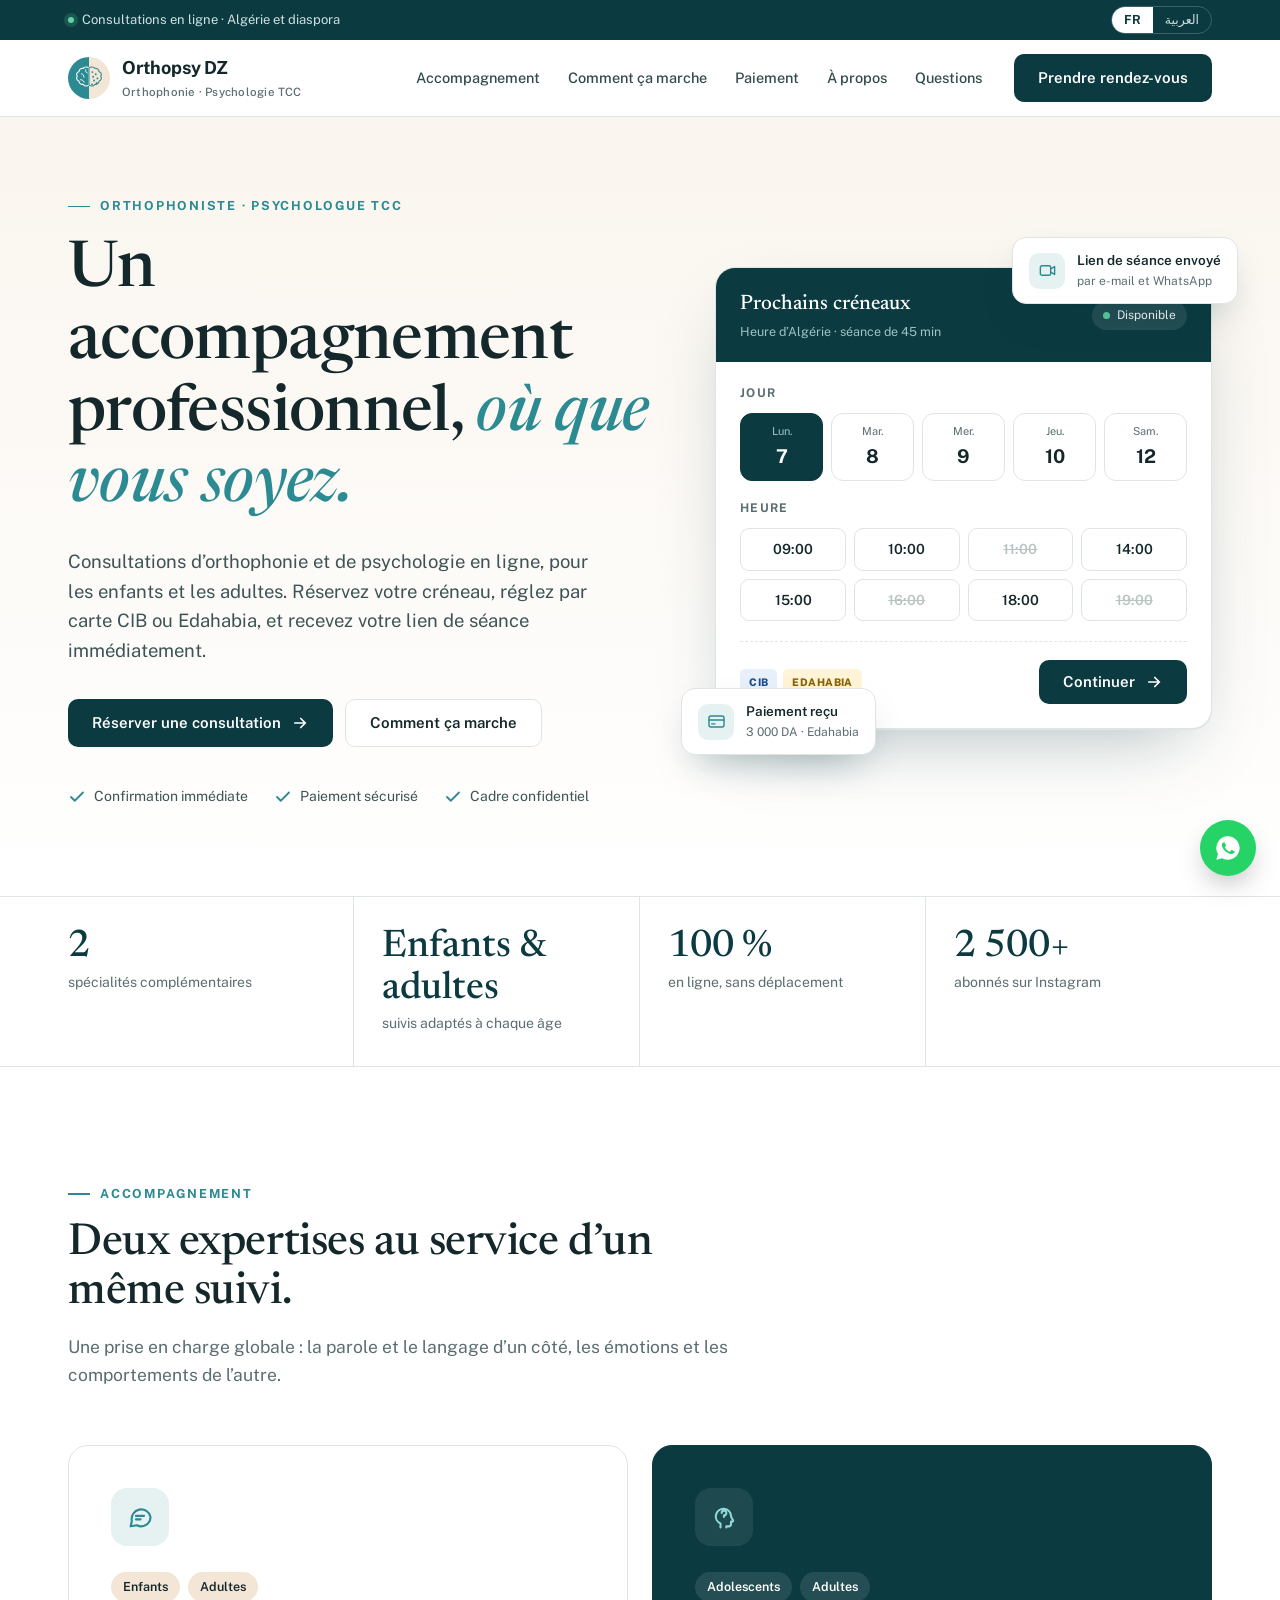
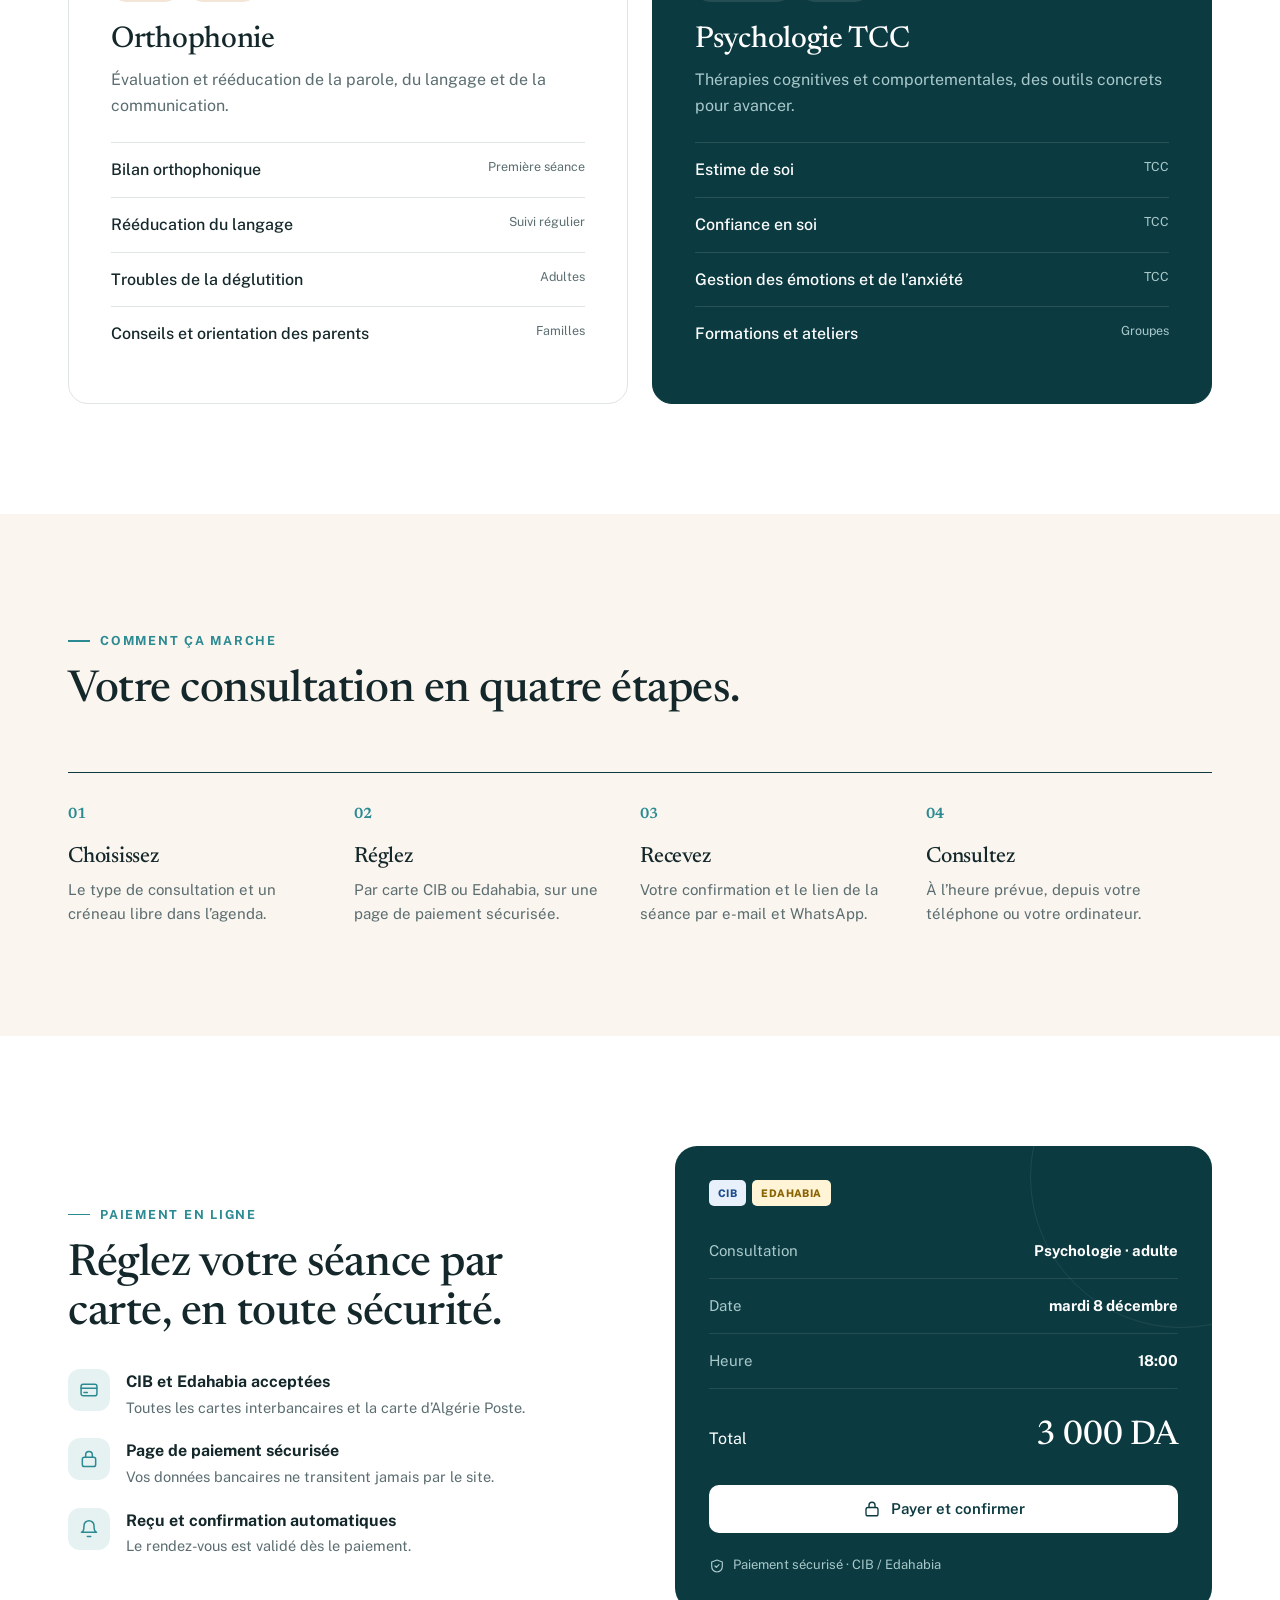
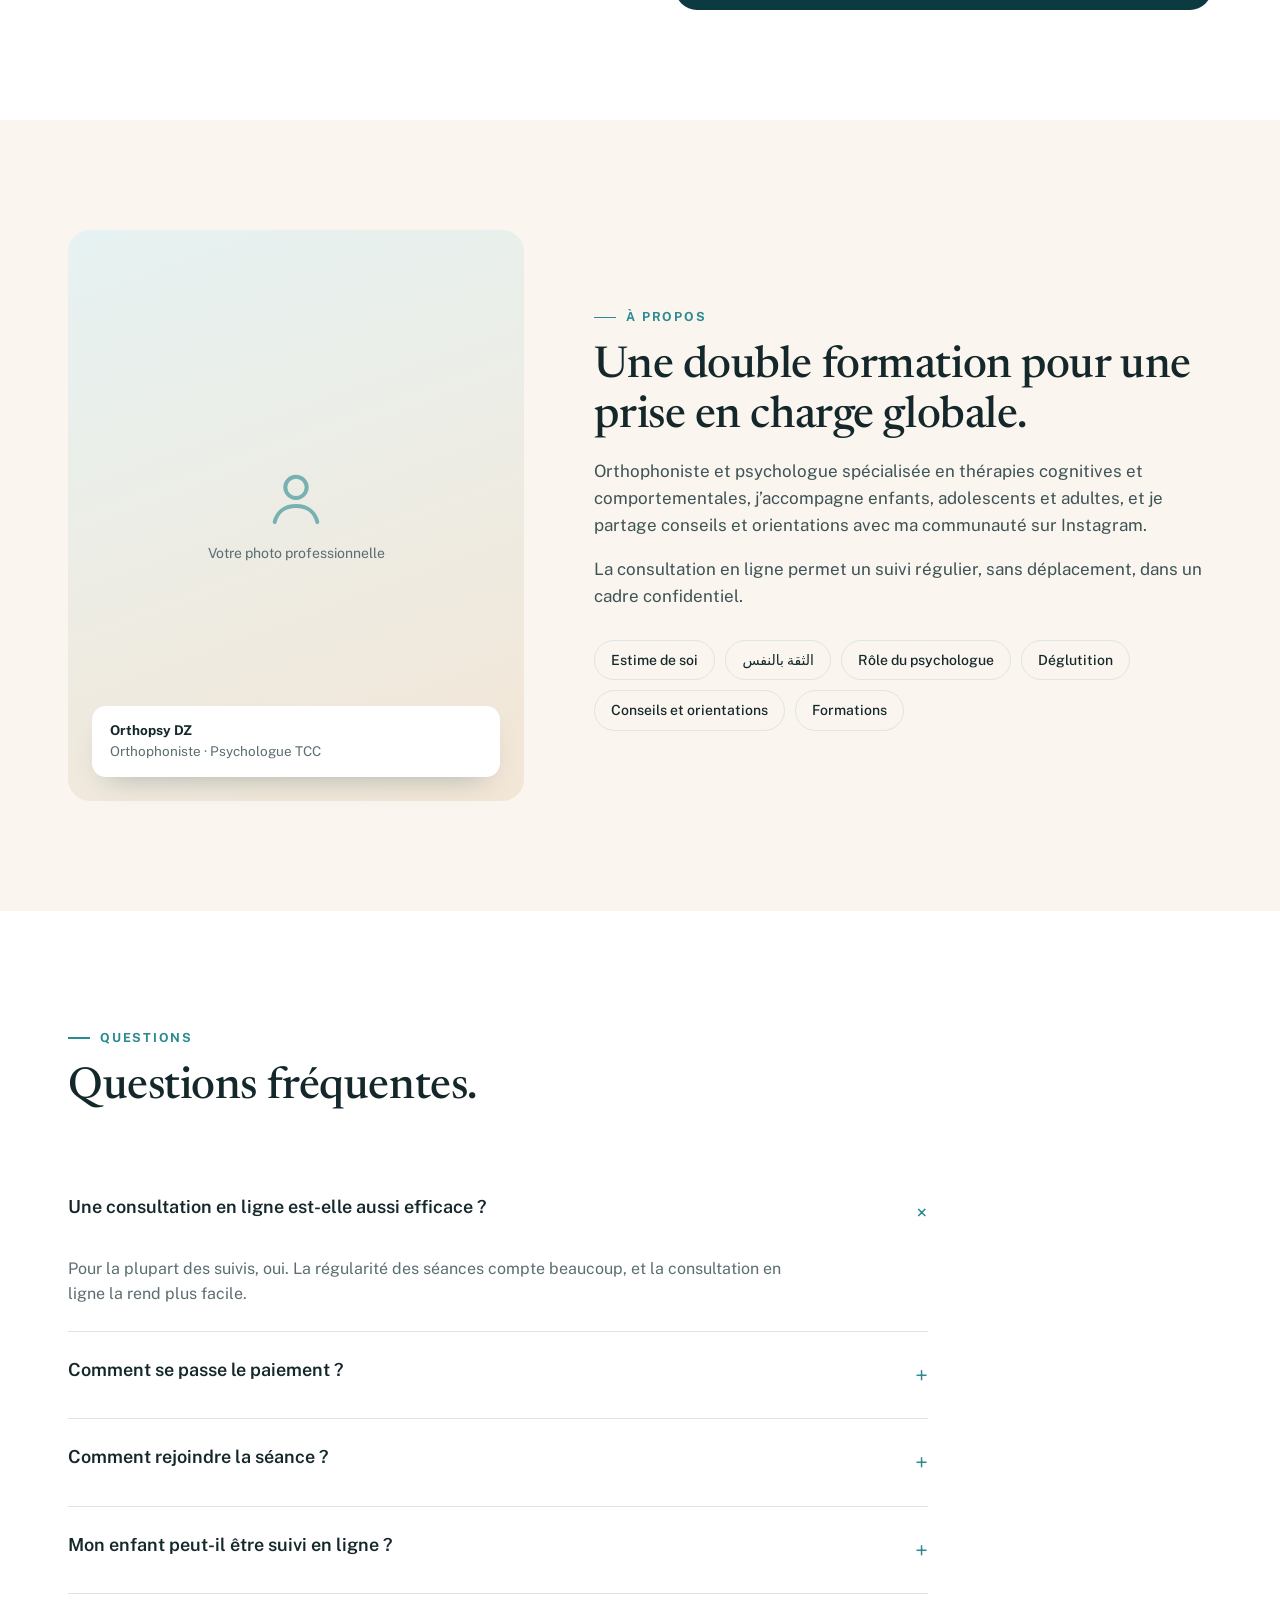
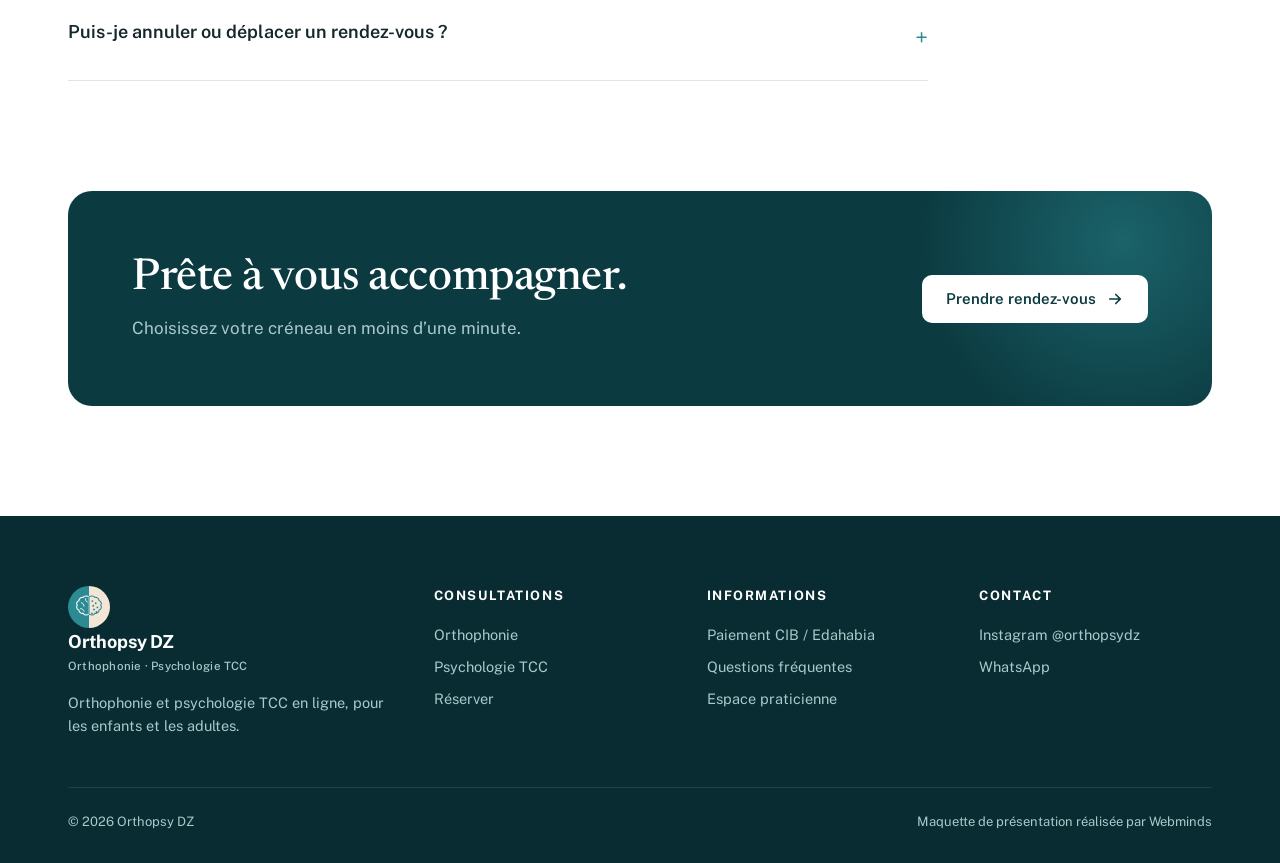
==== commit d5d45a29: "Maquette corporate Orthopsy DZ : FR/AR, réservation + paiement CIB/Edahabia, espace praticienne Co-A" ====
--- a/index.html
+++ b/index.html
@@ -1,66 +1 @@
-<!DOCTYPE html>
-<html lang="fr"><head><meta charset="utf-8"><meta name="viewport" content="width=device-width,initial-scale=1"><meta name="robots" content="noindex,nofollow,noarchive"><title>Orthopsy DZ</title>
-<link rel="preconnect" href="https://fonts.googleapis.com"><link rel="preconnect" href="https://fonts.gstatic.com" crossorigin><link href="https://fonts.googleapis.com/css2?family=Fraunces:ital,opsz,wght@0,9..144,400;0,9..144,500;0,9..144,600;1,9..144,500&family=Manrope:wght@400;500;600;700&display=swap" rel="stylesheet"><link rel="stylesheet" href="s.css">
-<link rel="icon" href="data:image/svg+xml,%3Csvg xmlns='http://www.w3.org/2000/svg' viewBox='0 0 40 40'%3E%3Cpath d='M20 0a20 20 0 0 0 0 40z' fill='%232b8a92'/%3E%3Cpath d='M20 0a20 20 0 0 1 0 40z' fill='%23f3e6d6'/%3E%3C/svg%3E"></head>
-<body>
-<svg width="0" height="0" style="position:absolute"><defs>
-<symbol id="logo" viewBox="0 0 100 100"><clipPath id="cl"><circle cx="50" cy="50" r="50"/></clipPath><g clip-path="url(#cl)"><rect width="50" height="100" fill="#2b8a92"/><rect x="50" width="50" height="100" fill="#f3e6d6"/></g><use href="#brain" x="18" y="20" width="64" height="56"/></symbol>
-<symbol id="brain" viewBox="0 0 64 56"><path d="M32 4c-4-3-11-3-14 1-5-1-10 3-10 8-5 1-7 7-4 11-3 4-1 10 4 11 0 5 5 9 10 8 3 4 9 5 14 2V4z" fill="none" stroke="#fff" stroke-width="2.4" stroke-linejoin="round"/><path d="M32 4c4-3 11-3 14 1 5-1 10 3 10 8 5 1 7 7 4 11 3 4 1 10-4 11 0 5-5 9-10 8-3 4-9 5-14 2V4z" fill="none" stroke="#2b8a92" stroke-width="2.4" stroke-linejoin="round"/><g fill="#2b8a92"><circle cx="40" cy="14" r="2"/><circle cx="48" cy="18" r="2"/><circle cx="42" cy="24" r="2"/><circle cx="52" cy="28" r="2"/><circle cx="44" cy="33" r="2"/><circle cx="50" cy="39" r="2"/><circle cx="39" cy="42" r="2"/><circle cx="38" cy="30" r="1.6"/><circle cx="46" cy="47" r="1.6"/></g><path d="M14 18c4 1 6 4 6 8m-8 6c4 0 7 2 8 6m4-30c-1 4 1 7 4 8m-4 30c0-4 2-6 4-7" fill="none" stroke="#fff" stroke-width="2" stroke-linecap="round"/></symbol>
-</defs></svg>
-<header class="hd"><div class="w"><a href="index.html" class="brand"><svg class="mk"><use href="#logo"/></svg><span>Orthopsy DZ<small>Orthophonie · Psychologie TCC</small></span></a>
-<nav class="nav"><a href="#accompagnement">Accompagnement</a><a href="salle.html">Salle de consultation</a><a href="#seance">Déroulement</a><a href="#apropos">À propos</a><a href="#faq">FAQ</a></nav>
-<a class="btn b1" href="reservation.html">Prendre rendez-vous</a></div></header>
-
-<section class="hero"><div class="w"><div class="rv">
-<span class="tag">Consultations en ligne · adultes et enfants</span>
-<h1>Prendre soin de sa parole et de son esprit, <em>depuis chez soi.</em></h1>
-<p>Orthophoniste et psychologue formée aux thérapies cognitives et comportementales, je vous accompagne en visio, où que vous soyez en Algérie et à l'étranger.</p>
-<div class="cta"><a class="btn b1" href="reservation.html">Réserver une séance <svg viewBox="0 0 24 24" fill="none" stroke="currentColor" stroke-width="2.2" stroke-linecap="round"><path d="M5 12h14M13 6l6 6-6 6"/></svg></a><a class="btn b2" href="#seance">Comment ça se passe ?</a></div>
-<div class="trust"><span><i></i>Séances en visio sur le site</span><span><i></i>Paiement BaridiMob ou CCP</span><span><i></i>Confirmation immédiate</span></div>
-</div>
-<div class="art rv"><div class="half"><div></div><div></div></div><svg class="brain"><use href="#brain"/></svg>
-<div class="card c1"><u><svg viewBox="0 0 24 24" fill="none" stroke="currentColor" stroke-width="2" stroke-linecap="round"><rect x="3" y="5" width="18" height="16" rx="3"/><path d="M3 10h18M8 3v4M16 3v4"/></svg></u><span>Créneau réservé<small>Mardi · 18:00</small></span></div>
-<div class="card c2"><u><svg viewBox="0 0 24 24" fill="none" stroke="currentColor" stroke-width="2" stroke-linecap="round"><rect x="3" y="6" width="13" height="12" rx="2"/><path d="M16 10l5-3v10l-5-3"/></svg></u><span>Lien Meet envoyé<small>automatiquement</small></span></div>
-</div></div></section>
-
-<section class="two" id="accompagnement"><div class="w">
-<div class="sh rv"><span class="tag">Deux spécialités, un même suivi</span><h2>Un accompagnement adapté à chaque âge.</h2><p>Service de santé mentale en ligne : orthophonie et psychologie TCC, pour les adultes et les enfants.</p></div>
-<div class="dual">
-<div class="dcard t rv"><span class="tag" style="color:#f3e6d6">Orthophonie</span><h3>La parole, le langage, la communication.</h3><p>Consultations en ligne pour les enfants comme pour les adultes.</p><ul><li>Consultations enfants et adultes</li><li>Déglutition</li><li>Conseils et orientation</li></ul><span class="big">“</span></div>
-<div class="dcard s rv"><span class="tag">Psychologie TCC</span><h3>L'anxiété, la confiance, les émotions.</h3><p>Psychologue formée aux thérapies cognitives et comportementales (TCC).</p><ul><li>Estime de soi</li><li>Confiance en soi</li><li>Rôle du psychologue</li><li>Formations</li></ul><span class="big">”</span></div>
-</div></div></section>
-
-<section id="seance"><div class="w">
-<div class="sh rv"><span class="tag">Déroulement</span><h2>Votre séance en quatre étapes.</h2></div>
-<div class="steps">
-<div class="step rv"><h3>Choisissez</h3><p>Le type de consultation, puis un créneau libre dans le calendrier.</p></div>
-<div class="step rv"><h3>Recevez</h3><p>Votre confirmation et le lien de votre salle de consultation.</p></div>
-<div class="step rv"><h3>Réglez</h3><p>Par BaridiMob ou virement CCP, puis envoyez votre reçu en un clic.</p></div>
-<div class="step rv"><h3>Connectez-vous</h3><p>À l'heure prévue, depuis votre téléphone ou votre ordinateur.</p></div>
-</div></div></section>
-
-<section class="two" id="apropos"><div class="w about">
-<div class="ph rv"><div><svg viewBox="0 0 24 24" fill="none" stroke="currentColor" stroke-width="1.5"><circle cx="12" cy="8" r="4"/><path d="M4 21c1-4 4-6 8-6s7 2 8 6"/></svg>Votre photo professionnelle ici</div></div>
-<div class="rv"><span class="tag">À propos</span><h2>Une double formation pour une prise en charge globale.</h2>
-<p>Orthophoniste et psychologue spécialisée en thérapies cognitives et comportementales, je partage aussi conseils et orientations auprès de ma communauté sur Instagram.</p>
-<p>Les consultations en ligne permettent un suivi régulier, sans déplacement, dans un cadre confidentiel.</p>
-<div class="ins"><div><b>2 500+</b><span>abonnés sur Instagram</span></div><div><b>2</b><span>spécialités</span></div><div><b>100 %</b><span>en ligne</span></div></div></div>
-</div></section>
-
-<section id="themes"><div class="w"><div class="sh rv"><span class="tag">Thèmes abordés</span><h2>De quoi pouvons-nous parler ?</h2></div>
-<div class="themes rv"><span>Estime de soi</span><span>Confiance en soi · الثقة بالنفس</span><span>Rôle du psychologue</span><span>Déglutition</span><span>Conseils et orientations</span><span>Formations</span></div></div></section>
-
-<section class="two" id="faq"><div class="w" style="max-width:860px"><div class="sh rv"><span class="tag">FAQ</span><h2>Vos questions fréquentes.</h2></div>
-<details open><summary>Une séance en ligne est-elle aussi efficace qu'au cabinet ?</summary><p>Pour la plupart des suivis, oui. La séance se fait directement sur le site, sans application. La visio permet aussi plus de régularité, ce qui compte beaucoup dans les thérapies et la rééducation.</p></details>
-<details><summary>Comment se passe le paiement ?</summary><p>Après la réservation, vous recevez les coordonnées BaridiMob et CCP. Vous effectuez le virement et envoyez votre reçu depuis la page de confirmation.</p></details>
-<details><summary>Mon enfant peut-il être suivi en ligne ?</summary><p>Oui, avec la présence d'un parent. Je vous donne aussi des exercices à faire à la maison entre les séances.</p></details>
-<details><summary>Comment annuler ou déplacer une séance ?</summary><p>Prévenez au moins 24 heures à l'avance sur WhatsApp, et nous choisissons ensemble un nouveau créneau.</p></details>
-<details><summary>Mes échanges restent-ils confidentiels ?</summary><p>Oui. Les séances se déroulent dans un lien Meet privé, et vos informations ne sont utilisées que pour le suivi.</p></details>
-</div></section>
-
-<section><div class="w"><div class="band rv"><div><h2>Envie de faire le premier pas ?</h2><p>Choisissez votre créneau en moins d'une minute. Le lien de la séance vous est envoyé automatiquement.</p></div><div><a class="btn" href="reservation.html">Prendre rendez-vous</a></div></div></div></section>
-
-<footer class="ft"><div class="w"><div><a href="index.html" class="brand"><svg class="mk"><use href="#logo"/></svg><span>Orthopsy DZ<small>Orthophonie · Psychologie TCC</small></span></a><div>Consultations en ligne · adultes et enfants<br><a href="https://www.instagram.com/orthopsydz/" target="_blank" rel="noopener">Instagram @orthopsydz</a></div></div>
-<div class="bt"><span>© 2026 Orthopsy DZ</span><span>Maquette de présentation réalisée par Webminds</span></div></div></footer>
-<a class="wa" href="#" aria-label="WhatsApp"><svg viewBox="0 0 24 24" fill="currentColor"><path d="M12 2a10 10 0 0 0-8.6 15.1L2 22l5-1.3A10 10 0 1 0 12 2zm5.3 13.9c-.2.6-1.3 1.2-1.8 1.2-.5.1-1 .1-3.2-.7-2.7-1.1-4.4-3.8-4.5-4-.1-.2-1.1-1.4-1.1-2.7s.7-1.9.9-2.2c.2-.3.5-.3.7-.3h.5c.2 0 .4 0 .6.5l.8 1.9c.1.2.1.3 0 .5l-.3.5-.4.4c-.1.1-.3.3-.1.6.2.3.8 1.3 1.6 2.1 1.1 1 2 1.3 2.3 1.4.3.1.5.1.6-.1l.9-1.1c.2-.3.4-.2.6-.1l1.8.9c.3.1.4.2.5.3.1.1.1.6-.1 1.2z"/></svg></a>
-<script src="a.js"></script></body></html>
+<!DOCTYPE html><html lang="fr"><head><meta charset="utf-8"><meta name="viewport" content="width=device-width,initial-scale=1"><meta name="robots" content="noindex,nofollow,noarchive"><title>Orthopsy DZ</title><link rel="icon" href="data:image/svg+xml,%3Csvg xmlns='http://www.w3.org/2000/svg' viewBox='0 0 40 40'%3E%3Cpath d='M20 0a20 20 0 0 0 0 40z' fill='%232b8a92'/%3E%3Cpath d='M20 0a20 20 0 0 1 0 40z' fill='%23f3e6d6'/%3E%3C/svg%3E"><link rel="preconnect" href="https://fonts.googleapis.com"><link rel="preconnect" href="https://fonts.gstatic.com" crossorigin><link href="https://fonts.googleapis.com/css2?family=IBM+Plex+Sans+Arabic:wght@400;500;600;700&family=Newsreader:ital,opsz,wght@0,6..72,400;0,6..72,500;1,6..72,500&family=Public+Sans:wght@400;500;600;700;800&display=swap" rel="stylesheet"><link rel="stylesheet" href="assets/o.css"></head><body data-page="home"><div id="app"></div><script src="assets/o.js"></script></body></html>
--- a/assets/o.css
+++ b/assets/o.css
@@ -0,0 +1 @@
+:root{--pt:#0b3a40;--pt2:#0f4a52;--tl:#2b8a92;--tl2:#e6f2f2;--sd:#f3e6d6;--sd2:#faf5ee;--ink:#14272a;--mu:#5b6d70;--ln:#dfe5e4;--wh:#fff;--ok:#1f8a5b;--r:14px}*{box-sizing:border-box;margin:0;padding:0}html{scroll-behavior:smooth}body{font-family:'Public Sans',system-ui,sans-serif;color:var(--ink);background:var(--wh);font-size:16px;line-height:1.6;-webkit-font-smoothing:antialiased;-webkit-user-select:none;user-select:none}[dir=rtl] .btn,[dir=rtl] body,[dir=rtl] input,[dir=rtl] textarea{font-family:'IBM Plex Sans Arabic','Public Sans',sans-serif}input,textarea{-webkit-user-select:text;user-select:text}a{color:inherit;text-decoration:none}button{font:inherit;cursor:pointer;border:0;background:0 0;color:inherit}img,svg{display:block}.w{max-width:1200px;margin:0 auto;padding:0 28px}h1,h2,h3{font-family:Newsreader,Georgia,serif;font-weight:500;letter-spacing:-.01em;line-height:1.12}[dir=rtl] h1,[dir=rtl] h2,[dir=rtl] h3{font-family:'IBM Plex Sans Arabic',sans-serif;font-weight:600;letter-spacing:0;line-height:1.35}h1{font-size:clamp(38px,5.2vw,64px)}h2{font-size:clamp(30px,3.6vw,44px)}h3{font-size:23px}.ey{display:inline-flex;align-items:center;gap:10px;font-size:12.5px;font-weight:700;letter-spacing:.14em;text-transform:uppercase;color:var(--tl)}[dir=rtl] .ey{letter-spacing:0;font-size:14px}.ey:before{content:"";width:22px;height:1.5px;background:currentColor}.mu{color:var(--mu)}.tb{background:var(--pt);color:#cfe2e2;font-size:13px}.tb .w{display:flex;justify-content:space-between;align-items:center;height:40px;gap:16px}.tb span{display:flex;align-items:center;gap:8px}.tb i{width:6px;height:6px;border-radius:50%;background:#5fd3a0;box-shadow:0 0 0 4px rgba(95,211,160,.18)}.lg{display:flex;border:1px solid rgba(255,255,255,.2);border-radius:99px;overflow:hidden}.lg button{padding:3px 12px;font-size:12.5px;color:#cfe2e2}.lg button.on{background:#fff;color:var(--pt);font-weight:700}.hd{position:sticky;top:0;z-index:40;background:rgba(255,255,255,.94);backdrop-filter:blur(12px);border-bottom:1px solid var(--ln)}.hd .w{display:flex;align-items:center;gap:32px;height:76px}.brand{display:flex;align-items:center;gap:12px;font-weight:700;font-size:18px;letter-spacing:-.01em}.brand svg{width:42px;height:42px;flex:none}.brand small{display:block;font-size:11.5px;font-weight:500;color:var(--mu);letter-spacing:.02em}.nav{display:flex;gap:28px;margin-inline-start:auto;font-size:14.5px;font-weight:500;color:#33494c}.nav a{position:relative;padding:6px 0}.nav a:after{content:"";position:absolute;inset-inline-start:0;bottom:0;height:1.5px;width:0;background:var(--tl);transition:.3s}.nav a:hover:after{width:100%}.btn{display:inline-flex;align-items:center;justify-content:center;gap:10px;height:48px;padding:0 24px;border-radius:10px;font-weight:600;font-size:15px;transition:.25s;white-space:nowrap}.b1{background:var(--pt);color:#fff}.b1:hover{background:var(--tl)}.b2{border:1.5px solid var(--ln);background:#fff}.b2:hover{border-color:var(--pt)}.b3{background:#fff;color:var(--pt)}.b3:hover{background:var(--sd)}.btn svg{width:18px;height:18px}[dir=rtl] .btn svg.ar{transform:scaleX(-1)}.mb{display:none;width:44px;height:44px;border-radius:10px;border:1px solid var(--ln);align-items:center;justify-content:center}.hero{background:linear-gradient(180deg,var(--sd2),#fff);padding:72px 0 88px;overflow:hidden}.hero .w{display:grid;grid-template-columns:1.08fr .92fr;gap:64px;align-items:center}.hero h1 em{font-style:italic;color:var(--tl)}[dir=rtl] .hero h1 em{font-style:normal}.hero p.l{font-size:18.5px;color:#3d5356;margin:24px 0 34px;max-width:540px}.hero .cta{display:flex;gap:12px;flex-wrap:wrap}.chk{display:flex;flex-wrap:wrap;gap:10px 26px;margin-top:38px;font-size:14px;color:#3d5356}.chk span{display:flex;align-items:center;gap:8px}.chk svg{width:18px;height:18px;color:var(--tl)}.wid{background:#fff;border-radius:20px;box-shadow:0 1px 0 var(--ln),0 30px 70px -28px rgba(11,58,64,.35);border:1px solid var(--ln);overflow:hidden;position:relative}.wid .wh{background:var(--pt);color:#fff;padding:20px 24px;display:flex;justify-content:space-between;align-items:center}.wid .wh b{font-family:Newsreader,serif;font-size:21px;font-weight:500}[dir=rtl] .wid .wh b{font-family:'IBM Plex Sans Arabic'}.wid .wh small{display:block;color:#9fc4c6;font-size:12.5px}.av{display:flex;align-items:center;gap:7px;font-size:12px;background:rgba(255,255,255,.1);padding:5px 11px;border-radius:99px}.av i{width:7px;height:7px;border-radius:50%;background:#5fd3a0}.wb{padding:22px 24px 24px}.wl{font-size:12px;font-weight:700;letter-spacing:.1em;text-transform:uppercase;color:var(--mu);margin-bottom:10px}[dir=rtl] .wl{letter-spacing:0}.wd{display:grid;grid-template-columns:repeat(5,1fr);gap:8px;margin-bottom:18px}.wd button{border:1.5px solid var(--ln);border-radius:12px;padding:9px 0;text-align:center;transition:.2s}.wd button small{display:block;font-size:11px;color:var(--mu);text-transform:capitalize}.wd button b{font-size:19px}.wd button.on{border-color:var(--pt);background:var(--pt);color:#fff}.wd button.on small{color:#9fc4c6}.ws{display:grid;grid-template-columns:repeat(4,1fr);gap:8px}.ws button{border:1.5px solid var(--ln);border-radius:9px;padding:9px 0;font-size:14px;font-weight:600;transition:.2s}.ws button:hover:not(:disabled){border-color:var(--tl)}.ws button.on{background:var(--tl2);border-color:var(--tl);color:var(--pt)}.ws button:disabled{color:#b8c3c2;text-decoration:line-through;cursor:default}.wf{display:flex;justify-content:space-between;align-items:center;margin-top:20px;padding-top:18px;border-top:1px dashed var(--ln);gap:12px}.cards{display:flex;gap:6px}.cd{height:26px;padding:0 9px;border-radius:5px;display:flex;align-items:center;font-size:10.5px;font-weight:800;letter-spacing:.04em}.cd.cib{background:#e8f0fb;color:#1d4d8f}.cd.ed{background:#fff4d6;color:#8a6200}.fl{position:absolute;z-index:2;background:#fff;border-radius:14px;box-shadow:0 18px 40px -16px rgba(11,58,64,.4);padding:12px 16px;display:flex;gap:12px;align-items:center;font-size:13.5px;font-weight:600;border:1px solid var(--ln)}.fl small{display:block;font-weight:400;color:var(--mu);font-size:12px}.fl u{width:36px;height:36px;border-radius:10px;display:grid;place-items:center;background:var(--tl2);color:var(--tl)}.fl u svg{width:19px;height:19px}.hw{position:relative}.f1{bottom:-26px;inset-inline-start:-34px;animation:fl 6s ease-in-out infinite}.f2{top:-30px;inset-inline-end:-26px;animation:fl 6s 1.5s ease-in-out infinite}@keyframes fl{50%{transform:translateY(-8px)}}.st{border-block:1px solid var(--ln)}.st .w{display:grid;grid-template-columns:repeat(4,1fr)}.st div div{padding:30px 0;border-inline-end:1px solid var(--ln);padding-inline:28px}.st div div:first-child{padding-inline-start:0}.st div div:last-child{border:0}.st b{display:block;font-family:Newsreader,serif;font-size:38px;font-weight:500;color:var(--pt);line-height:1.1}.st span{font-size:14px;color:var(--mu)}section.s{padding:110px 0}.sh{max-width:680px;margin-bottom:56px}.sh h2{margin:16px 0 14px}.sh p{font-size:17.5px;color:var(--mu)}.sv{display:grid;grid-template-columns:1fr 1fr;gap:24px}.sc{border:1px solid var(--ln);border-radius:20px;padding:42px;position:relative;overflow:hidden;transition:.35s;background:#fff}.sc:hover{transform:translateY(-4px);box-shadow:0 26px 60px -30px rgba(11,58,64,.35)}.sc.dk{background:var(--pt);color:#fff;border-color:var(--pt)}.sc.dk .mu{color:#a9c9cb}.sc .ic{width:58px;height:58px;border-radius:16px;display:grid;place-items:center;background:var(--tl2);color:var(--tl);margin-bottom:26px}.sc.dk .ic{background:rgba(255,255,255,.08);color:#8fd6d9}.sc .ic svg{width:28px;height:28px}.sc h3{font-size:30px;margin-bottom:10px}.sc p{margin-bottom:24px}.sc ul{list-style:none;display:grid;gap:0}.sc li{display:flex;justify-content:space-between;padding:14px 0;border-top:1px solid var(--ln);font-weight:500}.sc.dk li{border-color:rgba(255,255,255,.12)}.sc li em{font-style:normal;font-size:12.5px;color:var(--mu);font-weight:400}.sc.dk li em{color:#a9c9cb}.pills{display:flex;gap:8px;margin-bottom:22px}.pills span{font-size:12.5px;font-weight:600;padding:5px 12px;border-radius:99px;background:var(--sd)}.sc.dk .pills span{background:rgba(255,255,255,.1)}.bg2{background:var(--sd2)}.sp{display:grid;grid-template-columns:repeat(4,1fr);gap:0;counter-reset:s;border-top:1.5px solid var(--pt)}.sp div{padding:30px 26px 0 0;counter-increment:s}[dir=rtl] .sp div{padding:30px 0 0 26px}.sp div:before{content:"0" counter(s);font-family:Newsreader,serif;font-size:15px;color:var(--tl);font-weight:600;display:block;margin-bottom:18px}.sp h3{font-size:22px;margin-bottom:8px}.sp p{font-size:15px;color:var(--mu)}.pay{display:grid;grid-template-columns:1fr 1fr;gap:70px;align-items:center}.pc{background:var(--pt);border-radius:22px;padding:34px;color:#fff;position:relative;overflow:hidden}.pc:after{content:"";position:absolute;width:300px;height:300px;border-radius:50%;border:1px solid rgba(255,255,255,.08);inset-inline-end:-120px;top:-120px}.pr{display:flex;justify-content:space-between;padding:15px 0;border-bottom:1px solid rgba(255,255,255,.1);font-size:15px}.pr span{color:#a9c9cb}.pt{display:flex;justify-content:space-between;align-items:baseline;padding-top:20px}.pt b{font-family:Newsreader,serif;font-size:34px;font-weight:500}.lk{display:flex;align-items:center;gap:8px;font-size:13px;color:#a9c9cb;margin-top:22px}.lk svg{width:16px;height:16px}.fe{list-style:none;margin-top:30px;display:grid;gap:18px}.fe li{display:flex;gap:16px}.fe u{flex:none;width:42px;height:42px;border-radius:12px;background:var(--tl2);color:var(--tl);display:grid;place-items:center}.fe u svg{width:20px;height:20px}.fe b{display:block;font-size:16px}.fe span{font-size:14.5px;color:var(--mu)}.ab{display:grid;grid-template-columns:.85fr 1.15fr;gap:70px;align-items:center}.ph{aspect-ratio:4/5;border-radius:22px;background:linear-gradient(160deg,var(--tl2),var(--sd));display:grid;place-items:center;text-align:center;color:var(--mu);font-size:14px;position:relative}.ph svg{width:64px;height:64px;margin:0 auto 12px;color:var(--tl);opacity:.6}.ph .bd{position:absolute;bottom:24px;inset-inline-start:24px;inset-inline-end:24px;background:#fff;border-radius:14px;padding:14px 18px;text-align:start;color:var(--ink);font-size:13.5px;box-shadow:0 14px 30px -16px rgba(11,58,64,.35)}.ab p{font-size:17px;color:#3d5356;margin-top:16px}.ins{display:flex;gap:40px;margin-top:34px;padding-top:28px;border-top:1px solid var(--ln)}.ins b{display:block;font-family:Newsreader,serif;font-size:32px;font-weight:500;color:var(--pt)}.ins span{font-size:13.5px;color:var(--mu)}.th{display:flex;flex-wrap:wrap;gap:10px;margin-top:30px}.th span{border:1px solid var(--ln);border-radius:99px;padding:8px 16px;font-size:14px;font-weight:500}.fq{max-width:860px}.fq details{border-bottom:1px solid var(--ln)}.fq summary{list-style:none;cursor:pointer;padding:24px 0;font-size:18px;font-weight:600;display:flex;justify-content:space-between;gap:20px}.fq summary::-webkit-details-marker{display:none}.fq summary:after{content:"+";font-size:24px;font-weight:300;color:var(--tl);transition:.3s}.fq details[open] summary:after{transform:rotate(45deg)}.fq p{padding:0 0 24px;color:var(--mu);max-width:720px}.band{background:var(--pt);border-radius:24px;padding:64px;display:flex;justify-content:space-between;align-items:center;gap:40px;color:#fff;position:relative;overflow:hidden}.band p{color:#a9c9cb;margin-top:10px;font-size:17px}.band:before{content:"";position:absolute;width:420px;height:420px;border-radius:50%;background:radial-gradient(circle,rgba(43,138,146,.5),transparent 70%);inset-inline-end:-120px;top:-160px}.band>*{position:relative}.ft{background:#082c31;color:#a9c9cb;padding:70px 0 30px;margin-top:110px;font-size:14.5px}.ft .g{display:grid;grid-template-columns:1.4fr 1fr 1fr 1fr;gap:40px}.ft h4{color:#fff;font-size:13px;letter-spacing:.12em;text-transform:uppercase;margin-bottom:16px}[dir=rtl] .ft h4{letter-spacing:0}.ft a{display:block;margin-bottom:9px}.ft a:hover{color:#fff}.ft .brand{color:#fff;margin-bottom:16px}.ft .brand small{color:#a9c9cb}.ft .bt{display:flex;justify-content:space-between;margin-top:50px;padding-top:24px;border-top:1px solid rgba(255,255,255,.1);font-size:13px;gap:20px;flex-wrap:wrap}.wa{position:fixed;bottom:24px;inset-inline-end:24px;width:56px;height:56px;border-radius:50%;background:#25d366;color:#fff;display:grid;place-items:center;box-shadow:0 12px 30px -10px rgba(0,0,0,.4);z-index:50}.wa svg{width:28px;height:28px}.rv{opacity:0;transform:translateY(22px);transition:opacity .8s,transform .8s cubic-bezier(.2,.7,.2,1)}.rv.in{opacity:1;transform:none}.bkh{background:var(--pt);color:#fff;padding:46px 0 120px}.bkh h1{font-size:clamp(32px,4vw,46px)}.bkh p{color:#a9c9cb;margin-top:8px}.stp{display:flex;gap:6px;margin-top:30px;flex-wrap:wrap}.stp span{display:flex;align-items:center;gap:9px;font-size:13.5px;color:#7fa8ab;padding-inline-end:18px}.stp span b{width:26px;height:26px;border-radius:50%;border:1.5px solid #3f6f74;display:grid;place-items:center;font-size:12px}.stp span.on{color:#fff}.stp span.on b{background:#fff;color:var(--pt);border-color:#fff}.stp span.dn b{background:var(--tl);border-color:var(--tl);color:#fff}.bk{margin-top:-80px;padding-bottom:40px}.bk .w{display:grid;grid-template-columns:1fr 360px;gap:24px;align-items:start}.pn,.sm{background:#fff;border:1px solid var(--ln);border-radius:20px;box-shadow:0 30px 60px -40px rgba(11,58,64,.4);min-width:0}.pn{padding:40px}.pn h2{font-size:30px}.pn .sub{color:var(--mu);margin:6px 0 28px}.op{display:grid;grid-template-columns:1fr 1fr;gap:14px}.op button{text-align:start;border:1.5px solid var(--ln);border-radius:14px;padding:20px;transition:.2s;position:relative}.op button:hover{border-color:var(--tl)}.op button.on{border-color:var(--pt);background:var(--tl2);box-shadow:inset 0 0 0 1px var(--pt)}.op b{display:block;font-size:16px}.op span{font-size:13.5px;color:var(--mu)}.op em{position:absolute;top:18px;inset-inline-end:18px;font-style:normal;font-size:13px;font-weight:700;color:var(--pt)}.dy{display:grid;grid-template-columns:repeat(7,1fr);gap:8px;margin-bottom:24px}.dy button{border:1.5px solid var(--ln);border-radius:12px;padding:10px 0;text-align:center;transition:.2s}.dy small{display:block;font-size:11.5px;color:var(--mu);text-transform:capitalize}.dy b{font-size:20px}.dy button.on{background:var(--pt);border-color:var(--pt);color:#fff}.dy button.on small{color:#9fc4c6}.dy button:disabled{opacity:.35;cursor:default}.sl{display:grid;grid-template-columns:repeat(4,1fr);gap:10px}.sl button{border:1.5px solid var(--ln);border-radius:10px;padding:12px 0;font-weight:600;transition:.2s}.sl button.on{background:var(--tl2);border-color:var(--pt);color:var(--pt)}.sl button:disabled{color:#b8c3c2;text-decoration:line-through;cursor:default}.fm{display:grid;grid-template-columns:1fr 1fr;gap:16px}.fm label{display:grid;gap:7px;font-size:13.5px;font-weight:600}.fm .fu{grid-column:1/-1}.fm input,.fm textarea{width:100%;border:1.5px solid var(--ln);border-radius:10px;padding:13px 14px;font:inherit;font-weight:400;font-size:15px;color:var(--ink);transition:.2s;resize:vertical}.fm input:focus,.fm textarea:focus{outline:0;border-color:var(--tl);box-shadow:0 0 0 4px var(--tl2)}.cb{display:flex!important;gap:10px;align-items:flex-start;font-weight:400!important;color:var(--mu)}.cb input{width:18px;height:18px;margin-top:3px;accent-color:var(--pt)}.pm{display:grid;grid-template-columns:1fr 1fr;gap:14px}.pm button{border:1.5px solid var(--ln);border-radius:14px;padding:22px;display:flex;align-items:center;gap:16px;text-align:start;transition:.2s}.pm button.on{border-color:var(--pt);box-shadow:inset 0 0 0 1px var(--pt);background:var(--tl2)}.pm .cd{height:40px;width:64px;justify-content:center;font-size:12px;border-radius:7px}.pm b{display:block}.pm span{font-size:13px;color:var(--mu)}.sec{display:flex;gap:14px;align-items:center;background:var(--sd2);border-radius:12px;padding:16px 18px;margin-top:20px;font-size:14px;color:#3d5356}.sec svg{flex:none;width:22px;height:22px;color:var(--ok)}.nv{display:flex;justify-content:space-between;margin-top:34px;padding-top:24px;border-top:1px solid var(--ln)}.er{color:#b3261e;font-size:14px;margin-top:16px;font-weight:500}.sm{padding:28px;position:sticky;top:100px}.sm h3{font-size:21px;margin-bottom:16px}.sm dl div{display:flex;justify-content:space-between;gap:12px;padding:11px 0;border-bottom:1px solid var(--ln);font-size:14.5px}.sm dt{color:var(--mu)}.sm dd{font-weight:600;text-align:end}.sm .tt{display:flex;justify-content:space-between;align-items:baseline;margin-top:16px}.sm .tt b{font-family:Newsreader,serif;font-size:28px;font-weight:500}.sm .nt{font-size:12.5px;color:var(--mu);margin-top:14px}.ok{text-align:center;padding:10px 0 10px}.ok u{width:76px;height:76px;border-radius:50%;background:#e3f4ec;color:var(--ok);display:grid;place-items:center;margin:0 auto 20px;animation:pop .6s cubic-bezier(.2,1.6,.4,1)}.ok u svg{width:36px;height:36px}@keyframes pop{from{transform:scale(.3);opacity:0}}.rc{border:1px solid var(--ln);border-radius:14px;margin-top:26px;overflow:hidden}.rc .rh{background:var(--sd2);padding:14px 20px;font-weight:700;font-size:14px;display:flex;justify-content:space-between}.rc dl{padding:6px 20px 10px}.rc dl div{display:flex;justify-content:space-between;padding:9px 0;border-bottom:1px dashed var(--ln);font-size:14.5px}.rc dl div:last-child{border:0}.rc dt{color:var(--mu)}.mt{background:var(--pt);color:#fff;border-radius:16px;padding:24px;margin-top:18px;display:flex;justify-content:space-between;align-items:center;gap:18px;flex-wrap:wrap}.mt p{color:#a9c9cb;font-size:14px}.acts{display:flex;gap:10px;margin-top:16px;flex-wrap:wrap}.dm{font-size:12.5px;color:var(--mu);text-align:center;margin-top:20px}.md{position:fixed;inset:0;background:rgba(8,44,49,.55);backdrop-filter:blur(4px);display:grid;place-items:center;z-index:90;padding:20px}.md>div{background:#fff;border-radius:20px;padding:40px;max-width:420px;width:100%;text-align:center}.sp1{width:54px;height:54px;border-radius:50%;border:4px solid var(--tl2);border-top-color:var(--tl);margin:0 auto 22px;animation:rt 1s linear infinite}@keyframes rt{to{transform:rotate(360deg)}}.md h3{font-size:22px;margin-bottom:8px}.md p{color:var(--mu);font-size:14.5px}.br{height:6px;background:var(--tl2);border-radius:9px;margin-top:22px;overflow:hidden}.br i{display:block;height:100%;width:0;background:var(--tl);transition:width 2.4s ease}.db{display:grid;grid-template-columns:248px 1fr;min-height:100vh;background:#f4f6f6}.sb{background:var(--pt);color:#a9c9cb;padding:26px 18px;display:flex;flex-direction:column;gap:4px;position:sticky;top:0;height:100vh}.sb .brand{color:#fff;margin:0 0 30px;padding:0 6px}.sb a.brand svg{width:40px;height:40px}.sb a.brand:hover{background:0 0}.sb .brand small{color:#7fa8ab}.sb a{display:flex;align-items:center;gap:12px;padding:11px 14px;border-radius:10px;font-size:14.5px;font-weight:500}.sb a svg{width:19px;height:19px}.sb a.on,.sb a:hover{background:rgba(255,255,255,.08);color:#fff}.sb .me{margin-top:auto;display:flex;gap:12px;align-items:center;padding:14px;border-top:1px solid rgba(255,255,255,.1);font-size:13.5px}.sb .me i{width:38px;height:38px;border-radius:50%;background:var(--sd);color:var(--pt);display:grid;place-items:center;font-style:normal;font-weight:700}.dm2{padding:30px 36px;min-width:0}.dt{display:flex;justify-content:space-between;align-items:center;margin-bottom:26px;gap:16px;flex-wrap:wrap}.dt h1{font-size:32px}.dt p{color:var(--mu);font-size:14.5px}.kp{display:grid;grid-template-columns:repeat(4,1fr);gap:16px;margin-bottom:22px}.kp div{background:#fff;border:1px solid var(--ln);border-radius:16px;padding:20px 22px}.kp span{font-size:13px;color:var(--mu)}.kp b{display:block;font-family:Newsreader,serif;font-size:32px;font-weight:500;color:var(--pt);margin:4px 0 2px}.kp em{font-style:normal;font-size:12.5px;color:var(--ok);font-weight:600}.g2{display:grid;grid-template-columns:1.25fr 1fr;gap:20px;margin-bottom:20px}.cr{background:#fff;border:1px solid var(--ln);border-radius:16px;padding:22px 24px;min-width:0}.cr h3{font-family:'Public Sans',system-ui,sans-serif;letter-spacing:0;font-size:16px;font-weight:700;margin-bottom:16px;display:flex;justify-content:space-between;align-items:center}.cr h3 small{font-weight:500;font-size:12.5px;color:var(--mu)}.ap{display:flex;align-items:center;gap:14px;padding:13px 0;border-top:1px solid var(--ln)}.ap .tm{width:58px;font-weight:700;font-size:14.5px;color:var(--pt)}.ap .tg{font-size:11.5px;font-weight:700;padding:3px 9px;border-radius:99px;background:var(--tl2);color:var(--tl)}.ap .tg.o{background:var(--sd);color:#8a5a1a}.ap div{flex:1;min-width:0}.ap b{display:block;font-size:14.5px}.ap span{font-size:12.5px;color:var(--mu)}.ap a{font-size:13px;font-weight:600;color:var(--pt);border:1.5px solid var(--ln);padding:6px 12px;border-radius:8px;white-space:nowrap}.ap a:hover{border-color:var(--pt)}.ap.nw{background:linear-gradient(90deg,var(--tl2),transparent);margin:0 -24px;padding-inline:24px}.gr{display:grid;grid-template-columns:54px repeat(6,1fr);gap:5px;font-size:12px}.gr .hh{text-align:center;color:var(--mu);font-weight:600;padding-bottom:4px;text-transform:capitalize}.gr .tl{color:var(--mu);display:flex;align-items:center}.gr button{height:30px;border-radius:7px;background:var(--tl2);border:1.5px solid transparent;font-size:11px;font-weight:600;color:var(--tl);transition:.15s}.gr button.x{background:#f1f3f3;color:#b0bbba}.gr button.b{background:var(--pt);color:#fff}.gr button:hover{border-color:var(--tl)}.lgd{display:flex;gap:16px;margin-top:14px;font-size:12px;color:var(--mu)}.lgd span{display:flex;align-items:center;gap:6px}.lgd i{width:12px;height:12px;border-radius:4px}table.tb2{width:100%;border-collapse:collapse;font-size:14px}.tb2 th{text-align:start;font-size:12px;color:var(--mu);font-weight:600;padding:8px 0;border-bottom:1px solid var(--ln)}.tb2 td{padding:12px 0;border-bottom:1px solid var(--ln)}.tb2 td:last-child,.tb2 th:last-child{text-align:end}.bd2{font-size:11.5px;font-weight:700;padding:3px 9px;border-radius:99px}.bd2.p{background:#e3f4ec;color:var(--ok)}.bd2.w{background:#fff4d6;color:#8a6200}.chart{display:flex;align-items:flex-end;gap:10px;height:150px;padding-top:10px}.chart div{flex:1;display:flex;flex-direction:column;align-items:center;gap:6px;height:100%;justify-content:flex-end}.chart i{width:100%;border-radius:6px 6px 0 0;background:var(--tl);opacity:.85;transform-origin:bottom;animation:gr 1s cubic-bezier(.2,.7,.2,1) both}.chart div:last-child i{background:var(--pt);opacity:1}.chart span{font-size:11.5px;color:var(--mu)}@keyframes gr{from{transform:scaleY(0)}}.toast{position:fixed;bottom:24px;left:50%;transform:translate(-50%,120px);background:var(--ink);color:#fff;padding:13px 22px;border-radius:12px;font-size:14px;transition:.4s;z-index:99;opacity:0}.toast.on{transform:translate(-50%,0);opacity:1}.demo{position:fixed;top:0;left:50%;transform:translateX(-50%);background:var(--sd);color:#6b4a1a;font-size:12px;font-weight:600;padding:4px 14px;border-radius:0 0 10px 10px;z-index:100}@media print{body{display:none!important}}@media(max-width:1000px){.hd .b1,.nav{display:none}.mb{display:flex;margin-inline-start:auto}.ab,.bk .w,.g2,.hero .w,.pay{grid-template-columns:1fr}.hero .w{gap:56px}.sv{grid-template-columns:1fr}.sp{grid-template-columns:1fr 1fr;row-gap:30px}.st .w{grid-template-columns:1fr 1fr}.st div div:nth-child(2){border:0}.ft .g{grid-template-columns:1fr 1fr}.kp{grid-template-columns:1fr 1fr}.db{grid-template-columns:1fr}.sb{display:none}.sm{position:static}.nav.op2{display:flex;position:absolute;top:76px;left:0;right:0;flex-direction:column;background:#fff;padding:16px 28px 24px;border-bottom:1px solid var(--ln);gap:6px}}@media(max-width:640px){.w{padding:0 20px}.st b{font-size:27px}.st div div{padding-inline:16px}.tb .w>span:first-child{font-size:11.5px}section.s{padding:76px 0}.hero{padding:48px 0 70px}.f1{inset-inline-start:-8px}.f2{inset-inline-end:-6px;top:-34px}.pn{padding:26px 20px}.fm,.op,.pm{grid-template-columns:1fr}.dy{grid-template-columns:repeat(4,1fr)}.sl{grid-template-columns:repeat(3,1fr)}.band{padding:40px 28px;flex-direction:column;align-items:flex-start}.sc{padding:30px 24px}.ins{gap:24px}.dm2{padding:22px 16px}.gr{grid-template-columns:44px repeat(6,1fr);gap:3px}.ft .g{grid-template-columns:1fr}.wd{grid-template-columns:repeat(5,1fr);gap:5px}}
